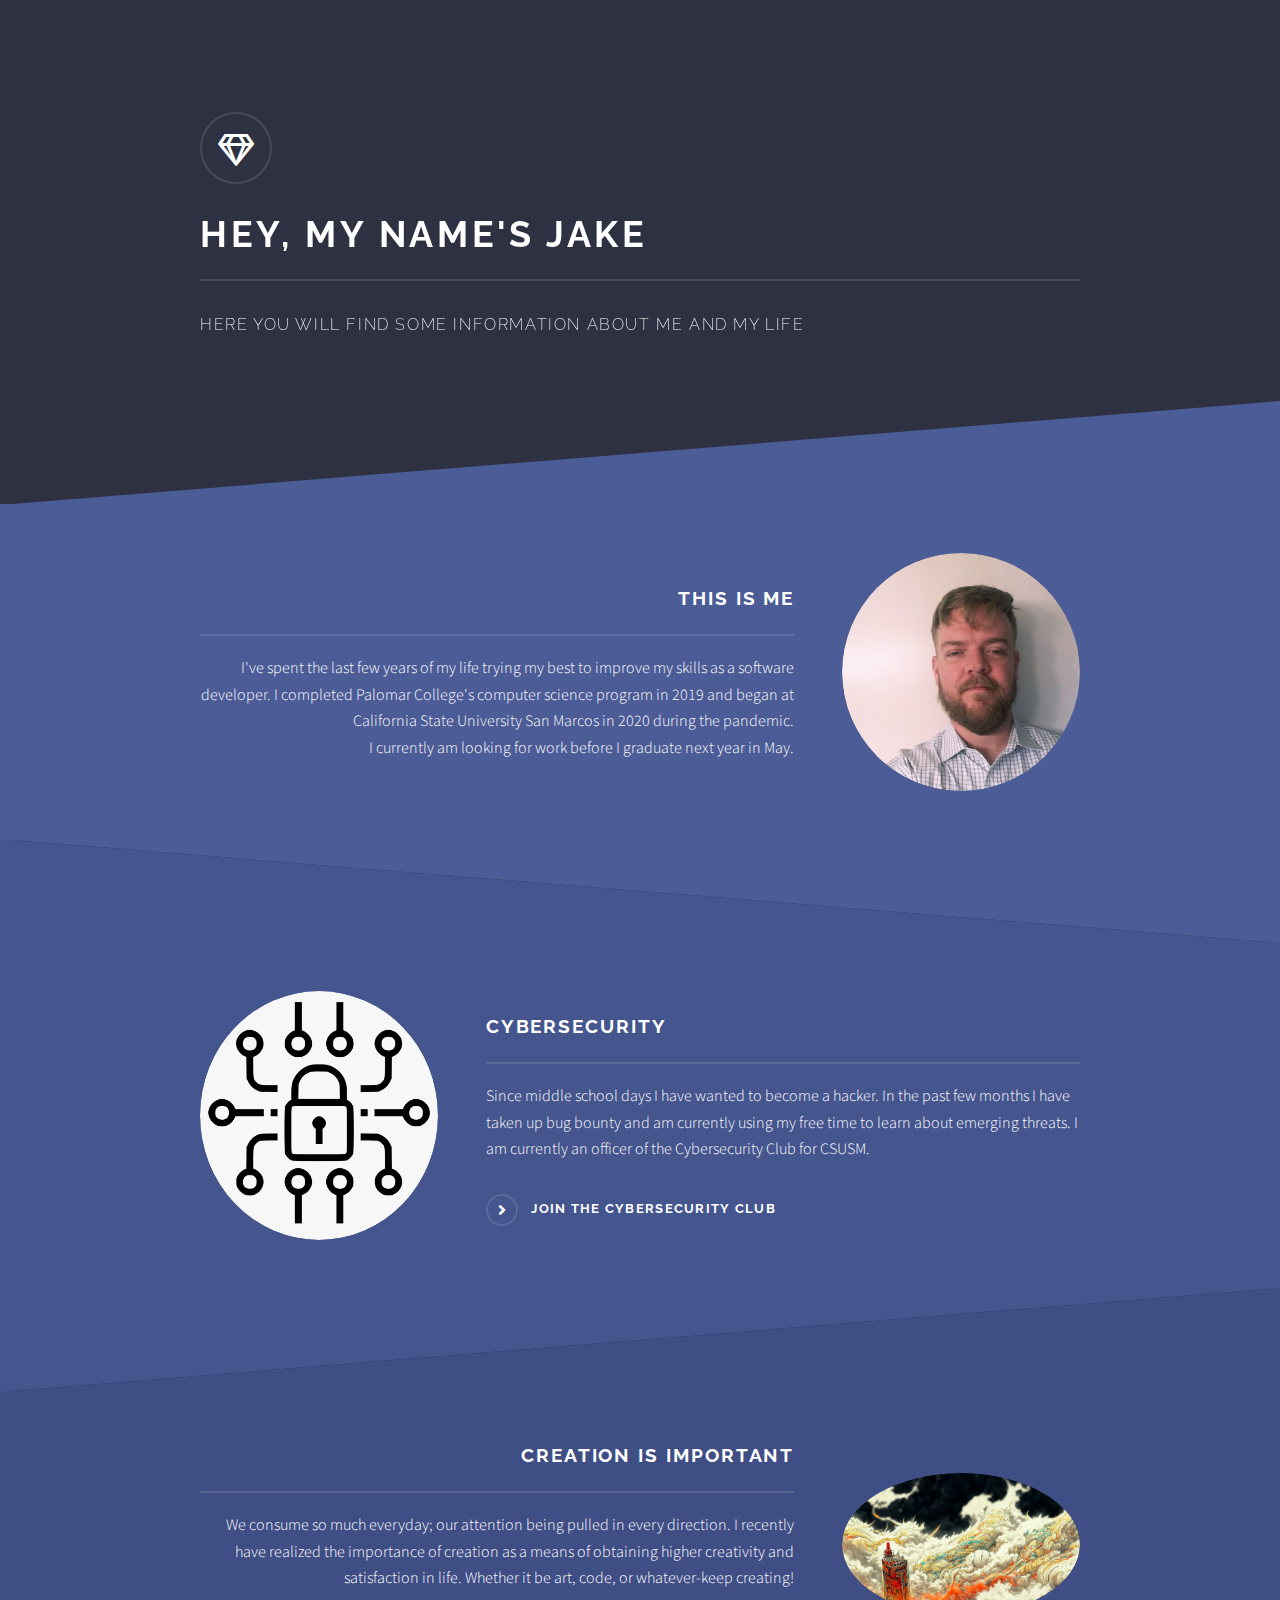
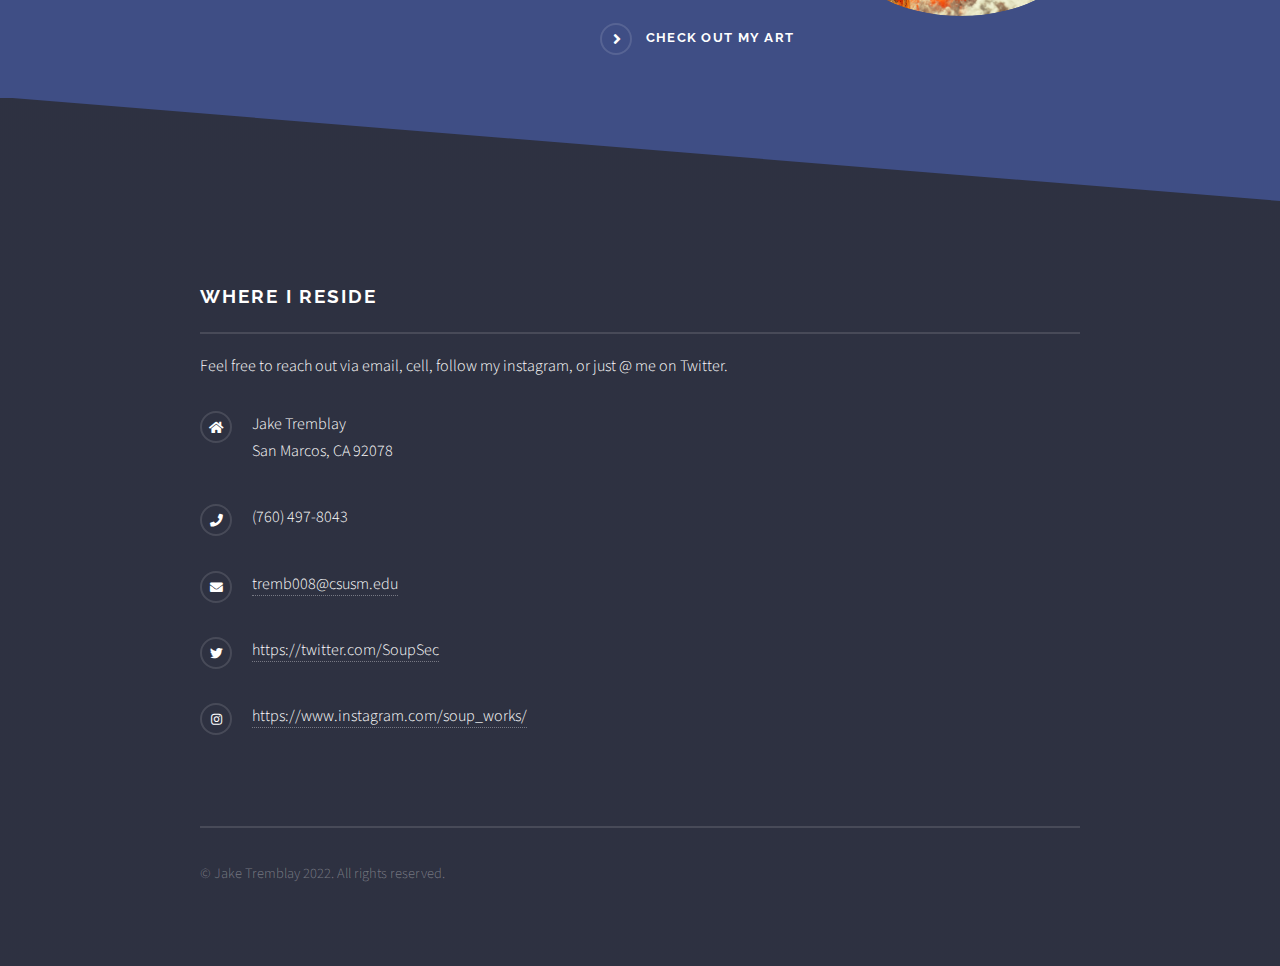
==== index.html @ a314e8a6 "Initial upload" ====
<!DOCTYPE HTML>
<!--
	Solid State by HTML5 UP
	html5up.net | @ajlkn
	Free for personal and commercial use under the CCA 3.0 license (html5up.net/license)
-->
<html>
	<head>
		<title>Portfolio</title>
		<meta charset="utf-8" />
		<meta name="viewport" content="width=device-width, initial-scale=1, user-scalable=no" />
		<link rel="stylesheet" href="assets/css/main.css" />
		<noscript><link rel="stylesheet" href="assets/css/noscript.css" /></noscript>
	</head>
	<body class="is-preload">

		<!-- Page Wrapper -->
			<div id="page-wrapper">

				<!-- Header -->
					<header id="header" class="alt">
						<h1><a href="index.html">Jake Tremblay</a></h1>
					</header>

				<!-- Menu -->
					<nav id="menu">
						<div class="inner">
							<h2>Menu</h2>
							<ul class="links">
								<li><a href="index.html">Home</a></li>
								<li><a href="generic.html">Generic</a></li>
								<li><a href="elements.html">Elements</a></li>
								<li><a href="#">Log In</a></li>
								<li><a href="#">Sign Up</a></li>
							</ul>
							<a href="#" class="close">Close</a>
						</div>
					</nav>

				<!-- Banner -->
					<section id="banner">
						<div class="inner">
							<div class="logo"><span class="icon fa-gem"></span></div>
							<h2>Hey, my name's Jake</h2>
							<p>Here you will find some information about me and my life</p>
						</div>
					</section>

				<!-- Wrapper -->
					<section id="wrapper">

						<!-- One -->
							<section id="one" class="wrapper spotlight style1">
								<div class="inner">
									<a class="image"><img src="images/thats_me.jpg" alt="" /></a>
									<div class="content">
										<h2 class="major">This is me</h2>
										<p>I've spent the last few years of my life trying my best to improve my skills as a software developer. I completed Palomar College's computer science program in 2019 and began at California State University San Marcos in 2020 during the pandemic. </br>I currently am looking for work before I graduate next year in May.</p>
									</div>
								</div>
							</section>

						<!-- Two -->
							<section id="two" class="wrapper alt spotlight style2">
								<div class="inner">
									<a class="image"><img src="images/haa.png" alt="" /></a>
									<div class="content">
										<h2 class="major">Cybersecurity</h2>
										<p>Since middle school days I have wanted to become a hacker. In the past few months I have taken up bug bounty and am currently using my free time to learn about emerging threats. I am currently an officer of the Cybersecurity Club for CSUSM.</p>
										<a href="https://discord.gg/ZWg5b2jmeP" class="special">join the cybersecurity club</a> <!-- Send to cybersec club github -->
									</div>
								</div>
							</section>

						<!-- Three -->
							<section id="three" class="wrapper spotlight style3">
								<div class="inner">
									<a class="image"><img src="images/create.png" alt="" /></a>
									<div class="content">
										<h2 class="major">Creation is important</h2>
										<p>We consume so much everyday; our attention being pulled in every direction. I recently have realized the importance of creation as a means of obtaining higher creativity and satisfaction in life. Whether it be art, code, or whatever-keep creating!</p>
										<a href="https://www.instagram.com/soup_works/" class="special">check out my art</a>
									</div>
								</div>
							</section>

						<!-- Four

							<section id="four" class="wrapper alt style1">
								<div class="inner">
									<h2 class="major">Projects and Documents</h2>
									<p>Things I am working on or have worked on that I want to highlight</p>
									<section class="features">
										<article>  resume or something
											<a href="#" class="image"><img src="images/pic04.jpg" alt="" /></a>
											<h3 class="major">Sed feugiat lorem</h3>
											<p>Lorem ipsum dolor sit amet, consectetur adipiscing vehicula id nulla dignissim dapibus ultrices.</p>
											<a href="#" class="special">Learn more</a>
										</article>
										<article>  project i like
											<a href="#" class="image"><img src="images/pic05.jpg" alt="" /></a>
											<h3 class="major">Nisl placerat</h3>
											<p>Lorem ipsum dolor sit amet, consectetur adipiscing vehicula id nulla dignissim dapibus ultrices.</p>
											<a href="#" class="special">Learn more</a>
										</article>
									</section>
									<ul class="actions">
										<li><a href="#" class="button">Browse All</a></li>
									</ul>
								</div>
							</section>


						-->

					</section>

				<!-- Footer -->
					<section id="footer">
						<div class="inner">
							<h2 class="major">Where I reside</h2>
							<p>Feel free to reach out via email, cell, follow my instagram, or just @ me on Twitter. </p>

							<ul class="contact">
								<li class="icon solid fa-home">
									Jake Tremblay<br />
									San Marcos, CA 92078<br />
								</li>
								<li class="icon solid fa-phone">(760) 497-8043</li>
								<li class="icon solid fa-envelope"><a href="mailto:tremb008@csusm.edu">tremb008@csusm.edu</a></li>
								<li class="icon brands fa-twitter"><a href="https://twitter.com/SoupSec">https://twitter.com/SoupSec</a></li>
								<li class="icon brands fa-instagram"><a href="https://www.instagram.com/soup_works/">https://www.instagram.com/soup_works/</a></li>
							</ul>
							<ul class="copyright">
								<li>&copy; Jake Tremblay 2022. All rights reserved.</li>
							</ul>
						</div>
					</section>

			</div>

		<!-- Scripts -->
			<script src="assets/js/jquery.min.js"></script>
			<script src="assets/js/jquery.scrollex.min.js"></script>
			<script src="assets/js/browser.min.js"></script>
			<script src="assets/js/breakpoints.min.js"></script>
			<script src="assets/js/util.js"></script>
			<script src="assets/js/main.js"></script>

	</body>
</html>
---- assets/css/main.css ----
@import url(fontawesome-all.min.css);
@import url("https://fonts.googleapis.com/css?family=Raleway:200,700|Source+Sans+Pro:300,600,300italic,600italic");

/*
	Solid State by HTML5 UP
	html5up.net | @ajlkn
	Free for personal and commercial use under the CCA 3.0 license (html5up.net/license)
*/

html, body, div, span, applet, object,
iframe, h1, h2, h3, h4, h5, h6, p, blockquote,
pre, a, abbr, acronym, address, big, cite,
code, del, dfn, em, img, ins, kbd, q, s, samp,
small, strike, strong, sub, sup, tt, var, b,
u, i, center, dl, dt, dd, ol, ul, li, fieldset,
form, label, legend, table, caption, tbody,
tfoot, thead, tr, th, td, article, aside,
canvas, details, embed, figure, figcaption,
footer, header, hgroup, menu, nav, output, ruby,
section, summary, time, mark, audio, video {
	margin: 0;
	padding: 0;
	border: 0;
	font-size: 100%;
	font: inherit;
	vertical-align: baseline;}

article, aside, details, figcaption, figure,
footer, header, hgroup, menu, nav, section {
	display: block;}

body {
	line-height: 1;
}

ol, ul {
	list-style: none;
}

blockquote, q {
	quotes: none;
}

	blockquote:before, blockquote:after, q:before, q:after {
		content: '';
		content: none;
	}

table {
	border-collapse: collapse;
	border-spacing: 0;
}

body {
	-webkit-text-size-adjust: none;
}

mark {
	background-color: transparent;
	color: inherit;
}

input::-moz-focus-inner {
	border: 0;
	padding: 0;
}

input, select, textarea {
	-moz-appearance: none;
	-webkit-appearance: none;
	-ms-appearance: none;
	appearance: none;
}

/* Basic */

	@-ms-viewport {
		width: device-width;
	}

	body {
		-ms-overflow-style: scrollbar;
	}

	@media screen and (max-width: 480px) {

		html, body {
			min-width: 320px;
		}

	}

	html {
		box-sizing: border-box;
	}

	*, *:before, *:after {
		box-sizing: inherit;
	}

	body {
		background-color: #2e3141;
		background-image: linear-gradient(to top, rgba(46, 49, 65, 0.8), rgba(46, 49, 65, 0.8)), url("../../images/bg.jpg");
		background-size: auto, cover;
		background-attachment: fixed, fixed;
		background-position: center, center;
	}

		body.is-preload *, body.is-preload *:before, body.is-preload *:after {
			-moz-animation: none !important;
			-webkit-animation: none !important;
			-ms-animation: none !important;
			animation: none !important;
			-moz-transition: none !important;
			-webkit-transition: none !important;
			-ms-transition: none !important;
			transition: none !important;
		}

/* Type */

	body, input, select, textarea {
		color: #ffffff;
		font-family: "Source Sans Pro", Helvetica, sans-serif;
		font-size: 16.5pt;
		font-weight: 300;
		line-height: 1.65;
	}

		@media screen and (max-width: 1680px) {

			body, input, select, textarea {
				font-size: 13pt;
			}

		}

		@media screen and (max-width: 1280px) {

			body, input, select, textarea {
				font-size: 12pt;
			}

		}

		@media screen and (max-width: 980px) {

			body, input, select, textarea {
				font-size: 12pt;
			}

		}

		@media screen and (max-width: 736px) {

			body, input, select, textarea {
				font-size: 12pt;
			}

		}

		@media screen and (max-width: 480px) {

			body, input, select, textarea {
				font-size: 12pt;
			}

		}

	a {
		-moz-transition: color 0.2s ease-in-out, border-bottom-color 0.2s ease-in-out;
		-webkit-transition: color 0.2s ease-in-out, border-bottom-color 0.2s ease-in-out;
		-ms-transition: color 0.2s ease-in-out, border-bottom-color 0.2s ease-in-out;
		transition: color 0.2s ease-in-out, border-bottom-color 0.2s ease-in-out;
		border-bottom: dotted 1px rgba(255, 255, 255, 0.35);
		color: #ffffff;
		text-decoration: none;
	}

		a:hover {
			border-bottom-color: transparent;
			color: #ffffff !important;
		}

		a.special:not(.button) {
			text-decoration: none;
			border-bottom: 0;
			display: block;
			font-family: Raleway, Helvetica, sans-serif;
			font-size: 0.8em;
			font-weight: 700;
			letter-spacing: 0.1em;
			margin: 0 0 2em 0;
			text-transform: uppercase;
		}

			a.special:not(.button):before {
				-moz-osx-font-smoothing: grayscale;
				-webkit-font-smoothing: antialiased;
				display: inline-block;
				font-style: normal;
				font-variant: normal;
				text-rendering: auto;
				line-height: 1;
				text-transform: none !important;
				font-family: 'Font Awesome 5 Free';
				font-weight: 900;
			}

			a.special:not(.button):before {
				-moz-transition: background-color 0.2s ease-in-out;
				-webkit-transition: background-color 0.2s ease-in-out;
				-ms-transition: background-color 0.2s ease-in-out;
				transition: background-color 0.2s ease-in-out;
				border-radius: 100%;
				border: solid 2px rgba(255, 255, 255, 0.125);
				content: '\f105';
				display: inline-block;
				font-size: 1.25em;
				height: 2em;
				line-height: 1.75em;
				margin-right: 0.85em;
				text-align: center;
				text-indent: 0.15em;
				vertical-align: middle;
				width: 2em;
			}

			a.special:not(.button):hover:before {
				background-color: rgba(255, 255, 255, 0.025);
			}

			a.special:not(.button):active:before {
				background-color: rgba(255, 255, 255, 0.075);
			}

	strong, b {
		color: #ffffff;
		font-weight: 600;
	}

	em, i {
		font-style: italic;
	}

	p {
		margin: 0 0 2em 0;
	}

	h1, h2, h3, h4, h5, h6 {
		color: #ffffff;
		font-family: Raleway, Helvetica, sans-serif;
		font-weight: 700;
		letter-spacing: 0.1em;
		margin: 0 0 1em 0;
		text-transform: uppercase;
	}

		h1 a, h2 a, h3 a, h4 a, h5 a, h6 a {
			color: inherit;
			text-decoration: none;
			border-bottom: 0;
		}

		h1 span, h2 span, h3 span, h4 span, h5 span, h6 span {
			font-weight: 200;
		}

		h1.major, h2.major, h3.major, h4.major, h5.major, h6.major {
			padding-bottom: 1em;
			border-bottom: solid 2px rgba(255, 255, 255, 0.125);
		}

	h2 {
		font-size: 1.2em;
	}

	h3 {
		font-size: 0.9em;
	}

	h4 {
		font-size: 0.7em;
	}

	h5 {
		font-size: 0.7em;
	}

	h6 {
		font-size: 0.7em;
	}

	@media screen and (max-width: 736px) {

		h2 {
			font-size: 1em;
		}

		h3 {
			font-size: 0.8em;
		}

	}

	sub {
		font-size: 0.8em;
		position: relative;
		top: 0.5em;
	}

	sup {
		font-size: 0.8em;
		position: relative;
		top: -0.5em;
	}

	blockquote {
		border-left: solid 4px rgba(255, 255, 255, 0.125);
		font-style: italic;
		margin: 0 0 2em 0;
		padding: 0.5em 0 0.5em 2em;
	}

	code {
		background: rgba(255, 255, 255, 0.025);
		border-radius: 5px;
		border: solid 2px rgba(255, 255, 255, 0.125);
		font-family: "Courier New", monospace;
		font-size: 0.9em;
		margin: 0 0.25em;
		padding: 0.25em 0.65em;
	}

	pre {
		-webkit-overflow-scrolling: touch;
		font-family: "Courier New", monospace;
		font-size: 0.9em;
		margin: 0 0 2em 0;
	}

		pre code {
			display: block;
			line-height: 1.75em;
			padding: 1em 1.5em;
			overflow-x: auto;
		}

	hr {
		border: 0;
		border-bottom: solid 2px rgba(255, 255, 255, 0.125);
		margin: 2.5em 0;
	}

		hr.major {
			margin: 4em 0;
		}

	.align-left {
		text-align: left;
	}

	.align-center {
		text-align: center;
	}

	.align-right {
		text-align: right;
	}

/* Row */

	.row {
		display: flex;
		flex-wrap: wrap;
		box-sizing: border-box;
		align-items: stretch;
	}

		.row > * {
			box-sizing: border-box;
		}

		.row.gtr-uniform > * > :last-child {
			margin-bottom: 0;
		}

		.row.aln-left {
			justify-content: flex-start;
		}

		.row.aln-center {
			justify-content: center;
		}

		.row.aln-right {
			justify-content: flex-end;
		}

		.row.aln-top {
			align-items: flex-start;
		}

		.row.aln-middle {
			align-items: center;
		}

		.row.aln-bottom {
			align-items: flex-end;
		}

		.row > .imp {
			order: -1;
		}

		.row > .col-1 {
			width: 8.33333%;
		}

		.row > .off-1 {
			margin-left: 8.33333%;
		}

		.row > .col-2 {
			width: 16.66667%;
		}

		.row > .off-2 {
			margin-left: 16.66667%;
		}

		.row > .col-3 {
			width: 25%;
		}

		.row > .off-3 {
			margin-left: 25%;
		}

		.row > .col-4 {
			width: 33.33333%;
		}

		.row > .off-4 {
			margin-left: 33.33333%;
		}

		.row > .col-5 {
			width: 41.66667%;
		}

		.row > .off-5 {
			margin-left: 41.66667%;
		}

		.row > .col-6 {
			width: 50%;
		}

		.row > .off-6 {
			margin-left: 50%;
		}

		.row > .col-7 {
			width: 58.33333%;
		}

		.row > .off-7 {
			margin-left: 58.33333%;
		}

		.row > .col-8 {
			width: 66.66667%;
		}

		.row > .off-8 {
			margin-left: 66.66667%;
		}

		.row > .col-9 {
			width: 75%;
		}

		.row > .off-9 {
			margin-left: 75%;
		}

		.row > .col-10 {
			width: 83.33333%;
		}

		.row > .off-10 {
			margin-left: 83.33333%;
		}

		.row > .col-11 {
			width: 91.66667%;
		}

		.row > .off-11 {
			margin-left: 91.66667%;
		}

		.row > .col-12 {
			width: 100%;
		}

		.row > .off-12 {
			margin-left: 100%;
		}

		.row.gtr-0 {
			margin-top: 0;
			margin-left: 0em;
		}

			.row.gtr-0 > * {
				padding: 0 0 0 0em;
			}

			.row.gtr-0.gtr-uniform {
				margin-top: 0em;
			}

				.row.gtr-0.gtr-uniform > * {
					padding-top: 0em;
				}

		.row.gtr-25 {
			margin-top: 0;
			margin-left: -0.4375em;
		}

			.row.gtr-25 > * {
				padding: 0 0 0 0.4375em;
			}

			.row.gtr-25.gtr-uniform {
				margin-top: -0.4375em;
			}

				.row.gtr-25.gtr-uniform > * {
					padding-top: 0.4375em;
				}

		.row.gtr-50 {
			margin-top: 0;
			margin-left: -0.875em;
		}

			.row.gtr-50 > * {
				padding: 0 0 0 0.875em;
			}

			.row.gtr-50.gtr-uniform {
				margin-top: -0.875em;
			}

				.row.gtr-50.gtr-uniform > * {
					padding-top: 0.875em;
				}

		.row {
			margin-top: 0;
			margin-left: -1.75em;
		}

			.row > * {
				padding: 0 0 0 1.75em;
			}

			.row.gtr-uniform {
				margin-top: -1.75em;
			}

				.row.gtr-uniform > * {
					padding-top: 1.75em;
				}

		.row.gtr-150 {
			margin-top: 0;
			margin-left: -2.625em;
		}

			.row.gtr-150 > * {
				padding: 0 0 0 2.625em;
			}

			.row.gtr-150.gtr-uniform {
				margin-top: -2.625em;
			}

				.row.gtr-150.gtr-uniform > * {
					padding-top: 2.625em;
				}

		.row.gtr-200 {
			margin-top: 0;
			margin-left: -3.5em;
		}

			.row.gtr-200 > * {
				padding: 0 0 0 3.5em;
			}

			.row.gtr-200.gtr-uniform {
				margin-top: -3.5em;
			}

				.row.gtr-200.gtr-uniform > * {
					padding-top: 3.5em;
				}

		@media screen and (max-width: 1680px) {

			.row {
				display: flex;
				flex-wrap: wrap;
				box-sizing: border-box;
				align-items: stretch;
			}

				.row > * {
					box-sizing: border-box;
				}

				.row.gtr-uniform > * > :last-child {
					margin-bottom: 0;
				}

				.row.aln-left {
					justify-content: flex-start;
				}

				.row.aln-center {
					justify-content: center;
				}

				.row.aln-right {
					justify-content: flex-end;
				}

				.row.aln-top {
					align-items: flex-start;
				}

				.row.aln-middle {
					align-items: center;
				}

				.row.aln-bottom {
					align-items: flex-end;
				}

				.row > .imp-xlarge {
					order: -1;
				}

				.row > .col-1-xlarge {
					width: 8.33333%;
				}

				.row > .off-1-xlarge {
					margin-left: 8.33333%;
				}

				.row > .col-2-xlarge {
					width: 16.66667%;
				}

				.row > .off-2-xlarge {
					margin-left: 16.66667%;
				}

				.row > .col-3-xlarge {
					width: 25%;
				}

				.row > .off-3-xlarge {
					margin-left: 25%;
				}

				.row > .col-4-xlarge {
					width: 33.33333%;
				}

				.row > .off-4-xlarge {
					margin-left: 33.33333%;
				}

				.row > .col-5-xlarge {
					width: 41.66667%;
				}

				.row > .off-5-xlarge {
					margin-left: 41.66667%;
				}

				.row > .col-6-xlarge {
					width: 50%;
				}

				.row > .off-6-xlarge {
					margin-left: 50%;
				}

				.row > .col-7-xlarge {
					width: 58.33333%;
				}

				.row > .off-7-xlarge {
					margin-left: 58.33333%;
				}

				.row > .col-8-xlarge {
					width: 66.66667%;
				}

				.row > .off-8-xlarge {
					margin-left: 66.66667%;
				}

				.row > .col-9-xlarge {
					width: 75%;
				}

				.row > .off-9-xlarge {
					margin-left: 75%;
				}

				.row > .col-10-xlarge {
					width: 83.33333%;
				}

				.row > .off-10-xlarge {
					margin-left: 83.33333%;
				}

				.row > .col-11-xlarge {
					width: 91.66667%;
				}

				.row > .off-11-xlarge {
					margin-left: 91.66667%;
				}

				.row > .col-12-xlarge {
					width: 100%;
				}

				.row > .off-12-xlarge {
					margin-left: 100%;
				}

				.row.gtr-0 {
					margin-top: 0;
					margin-left: 0em;
				}

					.row.gtr-0 > * {
						padding: 0 0 0 0em;
					}

					.row.gtr-0.gtr-uniform {
						margin-top: 0em;
					}

						.row.gtr-0.gtr-uniform > * {
							padding-top: 0em;
						}

				.row.gtr-25 {
					margin-top: 0;
					margin-left: -0.4375em;
				}

					.row.gtr-25 > * {
						padding: 0 0 0 0.4375em;
					}

					.row.gtr-25.gtr-uniform {
						margin-top: -0.4375em;
					}

						.row.gtr-25.gtr-uniform > * {
							padding-top: 0.4375em;
						}

				.row.gtr-50 {
					margin-top: 0;
					margin-left: -0.875em;
				}

					.row.gtr-50 > * {
						padding: 0 0 0 0.875em;
					}

					.row.gtr-50.gtr-uniform {
						margin-top: -0.875em;
					}

						.row.gtr-50.gtr-uniform > * {
							padding-top: 0.875em;
						}

				.row {
					margin-top: 0;
					margin-left: -1.75em;
				}

					.row > * {
						padding: 0 0 0 1.75em;
					}

					.row.gtr-uniform {
						margin-top: -1.75em;
					}

						.row.gtr-uniform > * {
							padding-top: 1.75em;
						}

				.row.gtr-150 {
					margin-top: 0;
					margin-left: -2.625em;
				}

					.row.gtr-150 > * {
						padding: 0 0 0 2.625em;
					}

					.row.gtr-150.gtr-uniform {
						margin-top: -2.625em;
					}

						.row.gtr-150.gtr-uniform > * {
							padding-top: 2.625em;
						}

				.row.gtr-200 {
					margin-top: 0;
					margin-left: -3.5em;
				}

					.row.gtr-200 > * {
						padding: 0 0 0 3.5em;
					}

					.row.gtr-200.gtr-uniform {
						margin-top: -3.5em;
					}

						.row.gtr-200.gtr-uniform > * {
							padding-top: 3.5em;
						}

		}

		@media screen and (max-width: 1280px) {

			.row {
				display: flex;
				flex-wrap: wrap;
				box-sizing: border-box;
				align-items: stretch;
			}

				.row > * {
					box-sizing: border-box;
				}

				.row.gtr-uniform > * > :last-child {
					margin-bottom: 0;
				}

				.row.aln-left {
					justify-content: flex-start;
				}

				.row.aln-center {
					justify-content: center;
				}

				.row.aln-right {
					justify-content: flex-end;
				}

				.row.aln-top {
					align-items: flex-start;
				}

				.row.aln-middle {
					align-items: center;
				}

				.row.aln-bottom {
					align-items: flex-end;
				}

				.row > .imp-large {
					order: -1;
				}

				.row > .col-1-large {
					width: 8.33333%;
				}

				.row > .off-1-large {
					margin-left: 8.33333%;
				}

				.row > .col-2-large {
					width: 16.66667%;
				}

				.row > .off-2-large {
					margin-left: 16.66667%;
				}

				.row > .col-3-large {
					width: 25%;
				}

				.row > .off-3-large {
					margin-left: 25%;
				}

				.row > .col-4-large {
					width: 33.33333%;
				}

				.row > .off-4-large {
					margin-left: 33.33333%;
				}

				.row > .col-5-large {
					width: 41.66667%;
				}

				.row > .off-5-large {
					margin-left: 41.66667%;
				}

				.row > .col-6-large {
					width: 50%;
				}

				.row > .off-6-large {
					margin-left: 50%;
				}

				.row > .col-7-large {
					width: 58.33333%;
				}

				.row > .off-7-large {
					margin-left: 58.33333%;
				}

				.row > .col-8-large {
					width: 66.66667%;
				}

				.row > .off-8-large {
					margin-left: 66.66667%;
				}

				.row > .col-9-large {
					width: 75%;
				}

				.row > .off-9-large {
					margin-left: 75%;
				}

				.row > .col-10-large {
					width: 83.33333%;
				}

				.row > .off-10-large {
					margin-left: 83.33333%;
				}

				.row > .col-11-large {
					width: 91.66667%;
				}

				.row > .off-11-large {
					margin-left: 91.66667%;
				}

				.row > .col-12-large {
					width: 100%;
				}

				.row > .off-12-large {
					margin-left: 100%;
				}

				.row.gtr-0 {
					margin-top: 0;
					margin-left: 0em;
				}

					.row.gtr-0 > * {
						padding: 0 0 0 0em;
					}

					.row.gtr-0.gtr-uniform {
						margin-top: 0em;
					}

						.row.gtr-0.gtr-uniform > * {
							padding-top: 0em;
						}

				.row.gtr-25 {
					margin-top: 0;
					margin-left: -0.4375em;
				}

					.row.gtr-25 > * {
						padding: 0 0 0 0.4375em;
					}

					.row.gtr-25.gtr-uniform {
						margin-top: -0.4375em;
					}

						.row.gtr-25.gtr-uniform > * {
							padding-top: 0.4375em;
						}

				.row.gtr-50 {
					margin-top: 0;
					margin-left: -0.875em;
				}

					.row.gtr-50 > * {
						padding: 0 0 0 0.875em;
					}

					.row.gtr-50.gtr-uniform {
						margin-top: -0.875em;
					}

						.row.gtr-50.gtr-uniform > * {
							padding-top: 0.875em;
						}

				.row {
					margin-top: 0;
					margin-left: -1.75em;
				}

					.row > * {
						padding: 0 0 0 1.75em;
					}

					.row.gtr-uniform {
						margin-top: -1.75em;
					}

						.row.gtr-uniform > * {
							padding-top: 1.75em;
						}

				.row.gtr-150 {
					margin-top: 0;
					margin-left: -2.625em;
				}

					.row.gtr-150 > * {
						padding: 0 0 0 2.625em;
					}

					.row.gtr-150.gtr-uniform {
						margin-top: -2.625em;
					}

						.row.gtr-150.gtr-uniform > * {
							padding-top: 2.625em;
						}

				.row.gtr-200 {
					margin-top: 0;
					margin-left: -3.5em;
				}

					.row.gtr-200 > * {
						padding: 0 0 0 3.5em;
					}

					.row.gtr-200.gtr-uniform {
						margin-top: -3.5em;
					}

						.row.gtr-200.gtr-uniform > * {
							padding-top: 3.5em;
						}

		}

		@media screen and (max-width: 980px) {

			.row {
				display: flex;
				flex-wrap: wrap;
				box-sizing: border-box;
				align-items: stretch;
			}

				.row > * {
					box-sizing: border-box;
				}

				.row.gtr-uniform > * > :last-child {
					margin-bottom: 0;
				}

				.row.aln-left {
					justify-content: flex-start;
				}

				.row.aln-center {
					justify-content: center;
				}

				.row.aln-right {
					justify-content: flex-end;
				}

				.row.aln-top {
					align-items: flex-start;
				}

				.row.aln-middle {
					align-items: center;
				}

				.row.aln-bottom {
					align-items: flex-end;
				}

				.row > .imp-medium {
					order: -1;
				}

				.row > .col-1-medium {
					width: 8.33333%;
				}

				.row > .off-1-medium {
					margin-left: 8.33333%;
				}

				.row > .col-2-medium {
					width: 16.66667%;
				}

				.row > .off-2-medium {
					margin-left: 16.66667%;
				}

				.row > .col-3-medium {
					width: 25%;
				}

				.row > .off-3-medium {
					margin-left: 25%;
				}

				.row > .col-4-medium {
					width: 33.33333%;
				}

				.row > .off-4-medium {
					margin-left: 33.33333%;
				}

				.row > .col-5-medium {
					width: 41.66667%;
				}

				.row > .off-5-medium {
					margin-left: 41.66667%;
				}

				.row > .col-6-medium {
					width: 50%;
				}

				.row > .off-6-medium {
					margin-left: 50%;
				}

				.row > .col-7-medium {
					width: 58.33333%;
				}

				.row > .off-7-medium {
					margin-left: 58.33333%;
				}

				.row > .col-8-medium {
					width: 66.66667%;
				}

				.row > .off-8-medium {
					margin-left: 66.66667%;
				}

				.row > .col-9-medium {
					width: 75%;
				}

				.row > .off-9-medium {
					margin-left: 75%;
				}

				.row > .col-10-medium {
					width: 83.33333%;
				}

				.row > .off-10-medium {
					margin-left: 83.33333%;
				}

				.row > .col-11-medium {
					width: 91.66667%;
				}

				.row > .off-11-medium {
					margin-left: 91.66667%;
				}

				.row > .col-12-medium {
					width: 100%;
				}

				.row > .off-12-medium {
					margin-left: 100%;
				}

				.row.gtr-0 {
					margin-top: 0;
					margin-left: 0em;
				}

					.row.gtr-0 > * {
						padding: 0 0 0 0em;
					}

					.row.gtr-0.gtr-uniform {
						margin-top: 0em;
					}

						.row.gtr-0.gtr-uniform > * {
							padding-top: 0em;
						}

				.row.gtr-25 {
					margin-top: 0;
					margin-left: -0.4375em;
				}

					.row.gtr-25 > * {
						padding: 0 0 0 0.4375em;
					}

					.row.gtr-25.gtr-uniform {
						margin-top: -0.4375em;
					}

						.row.gtr-25.gtr-uniform > * {
							padding-top: 0.4375em;
						}

				.row.gtr-50 {
					margin-top: 0;
					margin-left: -0.875em;
				}

					.row.gtr-50 > * {
						padding: 0 0 0 0.875em;
					}

					.row.gtr-50.gtr-uniform {
						margin-top: -0.875em;
					}

						.row.gtr-50.gtr-uniform > * {
							padding-top: 0.875em;
						}

				.row {
					margin-top: 0;
					margin-left: -1.75em;
				}

					.row > * {
						padding: 0 0 0 1.75em;
					}

					.row.gtr-uniform {
						margin-top: -1.75em;
					}

						.row.gtr-uniform > * {
							padding-top: 1.75em;
						}

				.row.gtr-150 {
					margin-top: 0;
					margin-left: -2.625em;
				}

					.row.gtr-150 > * {
						padding: 0 0 0 2.625em;
					}

					.row.gtr-150.gtr-uniform {
						margin-top: -2.625em;
					}

						.row.gtr-150.gtr-uniform > * {
							padding-top: 2.625em;
						}

				.row.gtr-200 {
					margin-top: 0;
					margin-left: -3.5em;
				}

					.row.gtr-200 > * {
						padding: 0 0 0 3.5em;
					}

					.row.gtr-200.gtr-uniform {
						margin-top: -3.5em;
					}

						.row.gtr-200.gtr-uniform > * {
							padding-top: 3.5em;
						}

		}

		@media screen and (max-width: 736px) {

			.row {
				display: flex;
				flex-wrap: wrap;
				box-sizing: border-box;
				align-items: stretch;
			}

				.row > * {
					box-sizing: border-box;
				}

				.row.gtr-uniform > * > :last-child {
					margin-bottom: 0;
				}

				.row.aln-left {
					justify-content: flex-start;
				}

				.row.aln-center {
					justify-content: center;
				}

				.row.aln-right {
					justify-content: flex-end;
				}

				.row.aln-top {
					align-items: flex-start;
				}

				.row.aln-middle {
					align-items: center;
				}

				.row.aln-bottom {
					align-items: flex-end;
				}

				.row > .imp-small {
					order: -1;
				}

				.row > .col-1-small {
					width: 8.33333%;
				}

				.row > .off-1-small {
					margin-left: 8.33333%;
				}

				.row > .col-2-small {
					width: 16.66667%;
				}

				.row > .off-2-small {
					margin-left: 16.66667%;
				}

				.row > .col-3-small {
					width: 25%;
				}

				.row > .off-3-small {
					margin-left: 25%;
				}

				.row > .col-4-small {
					width: 33.33333%;
				}

				.row > .off-4-small {
					margin-left: 33.33333%;
				}

				.row > .col-5-small {
					width: 41.66667%;
				}

				.row > .off-5-small {
					margin-left: 41.66667%;
				}

				.row > .col-6-small {
					width: 50%;
				}

				.row > .off-6-small {
					margin-left: 50%;
				}

				.row > .col-7-small {
					width: 58.33333%;
				}

				.row > .off-7-small {
					margin-left: 58.33333%;
				}

				.row > .col-8-small {
					width: 66.66667%;
				}

				.row > .off-8-small {
					margin-left: 66.66667%;
				}

				.row > .col-9-small {
					width: 75%;
				}

				.row > .off-9-small {
					margin-left: 75%;
				}

				.row > .col-10-small {
					width: 83.33333%;
				}

				.row > .off-10-small {
					margin-left: 83.33333%;
				}

				.row > .col-11-small {
					width: 91.66667%;
				}

				.row > .off-11-small {
					margin-left: 91.66667%;
				}

				.row > .col-12-small {
					width: 100%;
				}

				.row > .off-12-small {
					margin-left: 100%;
				}

				.row.gtr-0 {
					margin-top: 0;
					margin-left: 0em;
				}

					.row.gtr-0 > * {
						padding: 0 0 0 0em;
					}

					.row.gtr-0.gtr-uniform {
						margin-top: 0em;
					}

						.row.gtr-0.gtr-uniform > * {
							padding-top: 0em;
						}

				.row.gtr-25 {
					margin-top: 0;
					margin-left: -0.3125em;
				}

					.row.gtr-25 > * {
						padding: 0 0 0 0.3125em;
					}

					.row.gtr-25.gtr-uniform {
						margin-top: -0.3125em;
					}

						.row.gtr-25.gtr-uniform > * {
							padding-top: 0.3125em;
						}

				.row.gtr-50 {
					margin-top: 0;
					margin-left: -0.625em;
				}

					.row.gtr-50 > * {
						padding: 0 0 0 0.625em;
					}

					.row.gtr-50.gtr-uniform {
						margin-top: -0.625em;
					}

						.row.gtr-50.gtr-uniform > * {
							padding-top: 0.625em;
						}

				.row {
					margin-top: 0;
					margin-left: -1.25em;
				}

					.row > * {
						padding: 0 0 0 1.25em;
					}

					.row.gtr-uniform {
						margin-top: -1.25em;
					}

						.row.gtr-uniform > * {
							padding-top: 1.25em;
						}

				.row.gtr-150 {
					margin-top: 0;
					margin-left: -1.875em;
				}

					.row.gtr-150 > * {
						padding: 0 0 0 1.875em;
					}

					.row.gtr-150.gtr-uniform {
						margin-top: -1.875em;
					}

						.row.gtr-150.gtr-uniform > * {
							padding-top: 1.875em;
						}

				.row.gtr-200 {
					margin-top: 0;
					margin-left: -2.5em;
				}

					.row.gtr-200 > * {
						padding: 0 0 0 2.5em;
					}

					.row.gtr-200.gtr-uniform {
						margin-top: -2.5em;
					}

						.row.gtr-200.gtr-uniform > * {
							padding-top: 2.5em;
						}

		}

		@media screen and (max-width: 480px) {

			.row {
				display: flex;
				flex-wrap: wrap;
				box-sizing: border-box;
				align-items: stretch;
			}

				.row > * {
					box-sizing: border-box;
				}

				.row.gtr-uniform > * > :last-child {
					margin-bottom: 0;
				}

				.row.aln-left {
					justify-content: flex-start;
				}

				.row.aln-center {
					justify-content: center;
				}

				.row.aln-right {
					justify-content: flex-end;
				}

				.row.aln-top {
					align-items: flex-start;
				}

				.row.aln-middle {
					align-items: center;
				}

				.row.aln-bottom {
					align-items: flex-end;
				}

				.row > .imp-xsmall {
					order: -1;
				}

				.row > .col-1-xsmall {
					width: 8.33333%;
				}

				.row > .off-1-xsmall {
					margin-left: 8.33333%;
				}

				.row > .col-2-xsmall {
					width: 16.66667%;
				}

				.row > .off-2-xsmall {
					margin-left: 16.66667%;
				}

				.row > .col-3-xsmall {
					width: 25%;
				}

				.row > .off-3-xsmall {
					margin-left: 25%;
				}

				.row > .col-4-xsmall {
					width: 33.33333%;
				}

				.row > .off-4-xsmall {
					margin-left: 33.33333%;
				}

				.row > .col-5-xsmall {
					width: 41.66667%;
				}

				.row > .off-5-xsmall {
					margin-left: 41.66667%;
				}

				.row > .col-6-xsmall {
					width: 50%;
				}

				.row > .off-6-xsmall {
					margin-left: 50%;
				}

				.row > .col-7-xsmall {
					width: 58.33333%;
				}

				.row > .off-7-xsmall {
					margin-left: 58.33333%;
				}

				.row > .col-8-xsmall {
					width: 66.66667%;
				}

				.row > .off-8-xsmall {
					margin-left: 66.66667%;
				}

				.row > .col-9-xsmall {
					width: 75%;
				}

				.row > .off-9-xsmall {
					margin-left: 75%;
				}

				.row > .col-10-xsmall {
					width: 83.33333%;
				}

				.row > .off-10-xsmall {
					margin-left: 83.33333%;
				}

				.row > .col-11-xsmall {
					width: 91.66667%;
				}

				.row > .off-11-xsmall {
					margin-left: 91.66667%;
				}

				.row > .col-12-xsmall {
					width: 100%;
				}

				.row > .off-12-xsmall {
					margin-left: 100%;
				}

				.row.gtr-0 {
					margin-top: 0;
					margin-left: 0em;
				}

					.row.gtr-0 > * {
						padding: 0 0 0 0em;
					}

					.row.gtr-0.gtr-uniform {
						margin-top: 0em;
					}

						.row.gtr-0.gtr-uniform > * {
							padding-top: 0em;
						}

				.row.gtr-25 {
					margin-top: 0;
					margin-left: -0.3125em;
				}

					.row.gtr-25 > * {
						padding: 0 0 0 0.3125em;
					}

					.row.gtr-25.gtr-uniform {
						margin-top: -0.3125em;
					}

						.row.gtr-25.gtr-uniform > * {
							padding-top: 0.3125em;
						}

				.row.gtr-50 {
					margin-top: 0;
					margin-left: -0.625em;
				}

					.row.gtr-50 > * {
						padding: 0 0 0 0.625em;
					}

					.row.gtr-50.gtr-uniform {
						margin-top: -0.625em;
					}

						.row.gtr-50.gtr-uniform > * {
							padding-top: 0.625em;
						}

				.row {
					margin-top: 0;
					margin-left: -1.25em;
				}

					.row > * {
						padding: 0 0 0 1.25em;
					}

					.row.gtr-uniform {
						margin-top: -1.25em;
					}

						.row.gtr-uniform > * {
							padding-top: 1.25em;
						}

				.row.gtr-150 {
					margin-top: 0;
					margin-left: -1.875em;
				}

					.row.gtr-150 > * {
						padding: 0 0 0 1.875em;
					}

					.row.gtr-150.gtr-uniform {
						margin-top: -1.875em;
					}

						.row.gtr-150.gtr-uniform > * {
							padding-top: 1.875em;
						}

				.row.gtr-200 {
					margin-top: 0;
					margin-left: -2.5em;
				}

					.row.gtr-200 > * {
						padding: 0 0 0 2.5em;
					}

					.row.gtr-200.gtr-uniform {
						margin-top: -2.5em;
					}

						.row.gtr-200.gtr-uniform > * {
							padding-top: 2.5em;
						}

		}

		@media screen and (max-width: 360px) {

			.row {
				display: flex;
				flex-wrap: wrap;
				box-sizing: border-box;
				align-items: stretch;
			}

				.row > * {
					box-sizing: border-box;
				}

				.row.gtr-uniform > * > :last-child {
					margin-bottom: 0;
				}

				.row.aln-left {
					justify-content: flex-start;
				}

				.row.aln-center {
					justify-content: center;
				}

				.row.aln-right {
					justify-content: flex-end;
				}

				.row.aln-top {
					align-items: flex-start;
				}

				.row.aln-middle {
					align-items: center;
				}

				.row.aln-bottom {
					align-items: flex-end;
				}

				.row > .imp-xxsmall {
					order: -1;
				}

				.row > .col-1-xxsmall {
					width: 8.33333%;
				}

				.row > .off-1-xxsmall {
					margin-left: 8.33333%;
				}

				.row > .col-2-xxsmall {
					width: 16.66667%;
				}

				.row > .off-2-xxsmall {
					margin-left: 16.66667%;
				}

				.row > .col-3-xxsmall {
					width: 25%;
				}

				.row > .off-3-xxsmall {
					margin-left: 25%;
				}

				.row > .col-4-xxsmall {
					width: 33.33333%;
				}

				.row > .off-4-xxsmall {
					margin-left: 33.33333%;
				}

				.row > .col-5-xxsmall {
					width: 41.66667%;
				}

				.row > .off-5-xxsmall {
					margin-left: 41.66667%;
				}

				.row > .col-6-xxsmall {
					width: 50%;
				}

				.row > .off-6-xxsmall {
					margin-left: 50%;
				}

				.row > .col-7-xxsmall {
					width: 58.33333%;
				}

				.row > .off-7-xxsmall {
					margin-left: 58.33333%;
				}

				.row > .col-8-xxsmall {
					width: 66.66667%;
				}

				.row > .off-8-xxsmall {
					margin-left: 66.66667%;
				}

				.row > .col-9-xxsmall {
					width: 75%;
				}

				.row > .off-9-xxsmall {
					margin-left: 75%;
				}

				.row > .col-10-xxsmall {
					width: 83.33333%;
				}

				.row > .off-10-xxsmall {
					margin-left: 83.33333%;
				}

				.row > .col-11-xxsmall {
					width: 91.66667%;
				}

				.row > .off-11-xxsmall {
					margin-left: 91.66667%;
				}

				.row > .col-12-xxsmall {
					width: 100%;
				}

				.row > .off-12-xxsmall {
					margin-left: 100%;
				}

				.row.gtr-0 {
					margin-top: 0;
					margin-left: 0em;
				}

					.row.gtr-0 > * {
						padding: 0 0 0 0em;
					}

					.row.gtr-0.gtr-uniform {
						margin-top: 0em;
					}

						.row.gtr-0.gtr-uniform > * {
							padding-top: 0em;
						}

				.row.gtr-25 {
					margin-top: 0;
					margin-left: -0.3125em;
				}

					.row.gtr-25 > * {
						padding: 0 0 0 0.3125em;
					}

					.row.gtr-25.gtr-uniform {
						margin-top: -0.3125em;
					}

						.row.gtr-25.gtr-uniform > * {
							padding-top: 0.3125em;
						}

				.row.gtr-50 {
					margin-top: 0;
					margin-left: -0.625em;
				}

					.row.gtr-50 > * {
						padding: 0 0 0 0.625em;
					}

					.row.gtr-50.gtr-uniform {
						margin-top: -0.625em;
					}

						.row.gtr-50.gtr-uniform > * {
							padding-top: 0.625em;
						}

				.row {
					margin-top: 0;
					margin-left: -1.25em;
				}

					.row > * {
						padding: 0 0 0 1.25em;
					}

					.row.gtr-uniform {
						margin-top: -1.25em;
					}

						.row.gtr-uniform > * {
							padding-top: 1.25em;
						}

				.row.gtr-150 {
					margin-top: 0;
					margin-left: -1.875em;
				}

					.row.gtr-150 > * {
						padding: 0 0 0 1.875em;
					}

					.row.gtr-150.gtr-uniform {
						margin-top: -1.875em;
					}

						.row.gtr-150.gtr-uniform > * {
							padding-top: 1.875em;
						}

				.row.gtr-200 {
					margin-top: 0;
					margin-left: -2.5em;
				}

					.row.gtr-200 > * {
						padding: 0 0 0 2.5em;
					}

					.row.gtr-200.gtr-uniform {
						margin-top: -2.5em;
					}

						.row.gtr-200.gtr-uniform > * {
							padding-top: 2.5em;
						}

		}

/* Section/Article */

	section.special, article.special {
		text-align: center;
	}

/* Form */

	form {
		margin: 0 0 2em 0;
	}

		form > :last-child {
			margin-bottom: 0;
		}

		form > .fields {
			display: -moz-flex;
			display: -webkit-flex;
			display: -ms-flex;
			display: flex;
			-moz-flex-wrap: wrap;
			-webkit-flex-wrap: wrap;
			-ms-flex-wrap: wrap;
			flex-wrap: wrap;
			width: calc(100% + 3em);
			margin: -1.5em 0 2em -1.5em;
		}

			form > .fields > .field {
				-moz-flex-grow: 0;
				-webkit-flex-grow: 0;
				-ms-flex-grow: 0;
				flex-grow: 0;
				-moz-flex-shrink: 0;
				-webkit-flex-shrink: 0;
				-ms-flex-shrink: 0;
				flex-shrink: 0;
				padding: 1.5em 0 0 1.5em;
				width: calc(100% - 1.5em);
			}

				form > .fields > .field.half {
					width: calc(50% - 0.75em);
				}

				form > .fields > .field.third {
					width: calc(100%/3 - 0.5em);
				}

				form > .fields > .field.quarter {
					width: calc(25% - 0.375em);
				}

		@media screen and (max-width: 480px) {

			form > .fields {
				width: calc(100% + 3em);
				margin: -1.5em 0 2em -1.5em;
			}

				form > .fields > .field {
					padding: 1.5em 0 0 1.5em;
					width: calc(100% - 1.5em);
				}

					form > .fields > .field.half {
						width: calc(100% - 1.5em);
					}

					form > .fields > .field.third {
						width: calc(100% - 1.5em);
					}

					form > .fields > .field.quarter {
						width: calc(100% - 1.5em);
					}

		}

	label {
		color: #ffffff;
		display: block;
		font-family: Raleway, Helvetica, sans-serif;
		font-size: 0.8em;
		font-weight: 700;
		letter-spacing: 0.1em;
		margin: 0 0 0.7em 0;
		text-transform: uppercase;
	}

	input[type="text"],
	input[type="password"],
	input[type="email"],
	input[type="tel"],
	select,
	textarea {
		-moz-appearance: none;
		-webkit-appearance: none;
		-ms-appearance: none;
		appearance: none;
		background: rgba(255, 255, 255, 0.025);
		border-radius: 5px;
		border: none;
		border: solid 2px rgba(255, 255, 255, 0.125);
		color: inherit;
		display: block;
		outline: 0;
		padding: 0 1em;
		text-decoration: none;
		width: 100%;
	}

		input[type="text"]:invalid,
		input[type="password"]:invalid,
		input[type="email"]:invalid,
		input[type="tel"]:invalid,
		select:invalid,
		textarea:invalid {
			box-shadow: none;
		}

		input[type="text"]:focus,
		input[type="password"]:focus,
		input[type="email"]:focus,
		input[type="tel"]:focus,
		select:focus,
		textarea:focus {
			border-color: #5b6ba6;
		}

	select {
		background-image: url("data:image/svg+xml;charset=utf8,%3Csvg xmlns='http://www.w3.org/2000/svg' width='40' height='40' preserveAspectRatio='none' viewBox='0 0 40 40'%3E%3Cpath d='M9.4,12.3l10.4,10.4l10.4-10.4c0.2-0.2,0.5-0.4,0.9-0.4c0.3,0,0.6,0.1,0.9,0.4l3.3,3.3c0.2,0.2,0.4,0.5,0.4,0.9 c0,0.4-0.1,0.6-0.4,0.9L20.7,31.9c-0.2,0.2-0.5,0.4-0.9,0.4c-0.3,0-0.6-0.1-0.9-0.4L4.3,17.3c-0.2-0.2-0.4-0.5-0.4-0.9 c0-0.4,0.1-0.6,0.4-0.9l3.3-3.3c0.2-0.2,0.5-0.4,0.9-0.4S9.1,12.1,9.4,12.3z' fill='rgba(255, 255, 255, 0.125)' /%3E%3C/svg%3E");
		background-size: 1.25rem;
		background-repeat: no-repeat;
		background-position: calc(100% - 1rem) center;
		height: 2.75em;
		padding-right: 2.75em;
		text-overflow: ellipsis;
	}

		select option {
			color: #ffffff;
			background: #2e3141;
		}

		select:focus::-ms-value {
			background-color: transparent;
		}

		select::-ms-expand {
			display: none;
		}

	input[type="text"],
	input[type="password"],
	input[type="email"],
	select {
		height: 2.75em;
	}

	textarea {
		padding: 0.75em 1em;
	}

	input[type="checkbox"],
	input[type="radio"] {
		-moz-appearance: none;
		-webkit-appearance: none;
		-ms-appearance: none;
		appearance: none;
		display: block;
		float: left;
		margin-right: -2em;
		opacity: 0;
		width: 1em;
		z-index: -1;
	}

		input[type="checkbox"] + label,
		input[type="radio"] + label {
			text-decoration: none;
			color: #ffffff;
			cursor: pointer;
			display: inline-block;
			font-size: 1em;
			font-family: "Source Sans Pro", Helvetica, sans-serif;
			text-transform: none;
			letter-spacing: 0;
			font-weight: 300;
			padding-left: 2.4em;
			padding-right: 0.75em;
			position: relative;
		}

			input[type="checkbox"] + label:before,
			input[type="radio"] + label:before {
				-moz-osx-font-smoothing: grayscale;
				-webkit-font-smoothing: antialiased;
				display: inline-block;
				font-style: normal;
				font-variant: normal;
				text-rendering: auto;
				line-height: 1;
				text-transform: none !important;
				font-family: 'Font Awesome 5 Free';
				font-weight: 900;
			}

			input[type="checkbox"] + label:before,
			input[type="radio"] + label:before {
				background: rgba(255, 255, 255, 0.025);
				border-radius: 5px;
				border: solid 2px rgba(255, 255, 255, 0.125);
				content: '';
				display: inline-block;
				font-size: 0.8em;
				height: 2.0625em;
				left: 0;
				line-height: 2.0625em;
				position: absolute;
				text-align: center;
				top: 0;
				width: 2.0625em;
			}

		input[type="checkbox"]:checked + label:before,
		input[type="radio"]:checked + label:before {
			background: #ffffff;
			border-color: #ffffff;
			content: '\f00c';
			color: #2e3141;
		}

		input[type="checkbox"]:focus + label:before,
		input[type="radio"]:focus + label:before {
			border-color: #4c5c96;
		}

	input[type="checkbox"] + label:before {
		border-radius: 5px;
	}

	input[type="radio"] + label:before {
		border-radius: 100%;
	}

	::-webkit-input-placeholder {
		color: rgba(255, 255, 255, 0.35) !important;
		opacity: 1.0;
	}

	:-moz-placeholder {
		color: rgba(255, 255, 255, 0.35) !important;
		opacity: 1.0;
	}

	::-moz-placeholder {
		color: rgba(255, 255, 255, 0.35) !important;
		opacity: 1.0;
	}

	:-ms-input-placeholder {
		color: rgba(255, 255, 255, 0.35) !important;
		opacity: 1.0;
	}

/* Box */

	.box {
		border-radius: 5px;
		border: solid 2px rgba(255, 255, 255, 0.125);
		margin-bottom: 2em;
		padding: 1.5em;
	}

		.box > :last-child,
		.box > :last-child > :last-child,
		.box > :last-child > :last-child > :last-child {
			margin-bottom: 0;
		}

		.box.alt {
			border: 0;
			border-radius: 0;
			padding: 0;
		}

/* Icon */

	.icon {
		text-decoration: none;
		border-bottom: none;
		position: relative;
	}

		.icon:before {
			-moz-osx-font-smoothing: grayscale;
			-webkit-font-smoothing: antialiased;
			display: inline-block;
			font-style: normal;
			font-variant: normal;
			text-rendering: auto;
			line-height: 1;
			text-transform: none !important;
			font-family: 'Font Awesome 5 Free';
			font-weight: 400;
		}

		.icon > .label {
			display: none;
		}

		.icon:before {
			line-height: inherit;
		}

		.icon.solid:before {
			font-weight: 900;
		}

		.icon.brands:before {
			font-family: 'Font Awesome 5 Brands';
		}

/* Image */

	.image {
		border-radius: 5px;
		border: 0;
		display: inline-block;
		position: relative;
	}

		.image img {
			border-radius: 5px;
			display: block;
		}

		.image.left, .image.right {
			max-width: 40%;
		}

			.image.left img, .image.right img {
				width: 100%;
			}

		.image.left {
			float: left;
			padding: 0 1.5em 1em 0;
			top: 0.25em;
		}

		.image.right {
			float: right;
			padding: 0 0 1em 1.5em;
			top: 0.25em;
		}

		.image.fit {
			display: block;
			margin: 0 0 2em 0;
			width: 100%;
		}

			.image.fit img {
				width: 100%;
			}

		.image.main {
			display: block;
			margin: 0 0 3em 0;
			width: 100%;
		}

			.image.main img {
				width: 100%;
			}

/* List */

	ol {
		list-style: decimal;
		margin: 0 0 2em 0;
		padding-left: 1.25em;
	}

		ol li {
			padding-left: 0.25em;
		}

	ul {
		list-style: disc;
		margin: 0 0 2em 0;
		padding-left: 1em;
	}

		ul li {
			padding-left: 0.5em;
		}

		ul.alt {
			list-style: none;
			padding-left: 0;
		}

			ul.alt li {
				border-top: solid 1px rgba(255, 255, 255, 0.125);
				padding: 0.5em 0;
			}

				ul.alt li:first-child {
					border-top: 0;
					padding-top: 0;
				}

	dl {
		margin: 0 0 2em 0;
	}

		dl dt {
			display: block;
			font-weight: 600;
			margin: 0 0 1em 0;
		}

		dl dd {
			margin-left: 2em;
		}

/* Actions */

	ul.actions {
		display: -moz-flex;
		display: -webkit-flex;
		display: -ms-flex;
		display: flex;
		cursor: default;
		list-style: none;
		margin-left: -1em;
		padding-left: 0;
	}

		ul.actions li {
			padding: 0 0 0 1em;
			vertical-align: middle;
		}

		ul.actions.special {
			-moz-justify-content: center;
			-webkit-justify-content: center;
			-ms-justify-content: center;
			justify-content: center;
			width: 100%;
			margin-left: 0;
		}

			ul.actions.special li:first-child {
				padding-left: 0;
			}

		ul.actions.stacked {
			-moz-flex-direction: column;
			-webkit-flex-direction: column;
			-ms-flex-direction: column;
			flex-direction: column;
			margin-left: 0;
		}

			ul.actions.stacked li {
				padding: 1.3em 0 0 0;
			}

				ul.actions.stacked li:first-child {
					padding-top: 0;
				}

		ul.actions.fit {
			width: calc(100% + 1em);
		}

			ul.actions.fit li {
				-moz-flex-grow: 1;
				-webkit-flex-grow: 1;
				-ms-flex-grow: 1;
				flex-grow: 1;
				-moz-flex-shrink: 1;
				-webkit-flex-shrink: 1;
				-ms-flex-shrink: 1;
				flex-shrink: 1;
				width: 100%;
			}

				ul.actions.fit li > * {
					width: 100%;
				}

			ul.actions.fit.stacked {
				width: 100%;
			}

		@media screen and (max-width: 480px) {

			ul.actions:not(.fixed) {
				-moz-flex-direction: column;
				-webkit-flex-direction: column;
				-ms-flex-direction: column;
				flex-direction: column;
				margin-left: 0;
				width: 100% !important;
			}

				ul.actions:not(.fixed) li {
					-moz-flex-grow: 1;
					-webkit-flex-grow: 1;
					-ms-flex-grow: 1;
					flex-grow: 1;
					-moz-flex-shrink: 1;
					-webkit-flex-shrink: 1;
					-ms-flex-shrink: 1;
					flex-shrink: 1;
					padding: 1em 0 0 0;
					text-align: center;
					width: 100%;
				}

					ul.actions:not(.fixed) li > * {
						width: 100%;
					}

					ul.actions:not(.fixed) li:first-child {
						padding-top: 0;
					}

					ul.actions:not(.fixed) li input[type="submit"],
					ul.actions:not(.fixed) li input[type="reset"],
					ul.actions:not(.fixed) li input[type="button"],
					ul.actions:not(.fixed) li button,
					ul.actions:not(.fixed) li .button {
						width: 100%;
					}

						ul.actions:not(.fixed) li input[type="submit"].icon:before,
						ul.actions:not(.fixed) li input[type="reset"].icon:before,
						ul.actions:not(.fixed) li input[type="button"].icon:before,
						ul.actions:not(.fixed) li button.icon:before,
						ul.actions:not(.fixed) li .button.icon:before {
							margin-left: -0.5rem;
						}

		}

/* Icons */

	ul.icons {
		cursor: default;
		list-style: none;
		padding-left: 0;
	}

		ul.icons li {
			display: inline-block;
			padding: 0 1em 0 0;
		}

			ul.icons li:last-child {
				padding-right: 0;
			}

			ul.icons li .icon:before {
				font-size: 1.25em;
			}

/* Contact */

	ul.contact {
		list-style: none;
		padding: 0;
	}

		ul.contact li {
			text-decoration: none;
			margin: 2.5em 0 0 0;
			padding: 0 0 0 3.25em;
			position: relative;
		}

			ul.contact li:before {
				-moz-osx-font-smoothing: grayscale;
				-webkit-font-smoothing: antialiased;
				display: inline-block;
				font-style: normal;
				font-variant: normal;
				text-rendering: auto;
				line-height: 1;
				text-transform: none !important;
				font-family: 'Font Awesome 5 Free';
				font-weight: 400;
			}

			ul.contact li:before {
				border-radius: 100%;
				border: solid 2px rgba(255, 255, 255, 0.125);
				display: inline-block;
				font-size: 0.8em;
				height: 2.5em;
				left: 0;
				line-height: 2.35em;
				position: absolute;
				text-align: center;
				top: 0;
				width: 2.5em;
			}

			ul.contact li:first-child {
				margin-top: 0;
			}

		@media screen and (max-width: 736px) {

			ul.contact li {
				margin: 1.5em 0 0 0;
			}

		}

/* Pagination */

	ul.pagination {
		cursor: default;
		list-style: none;
		padding-left: 0;
	}

		ul.pagination li {
			display: inline-block;
			padding-left: 0;
			vertical-align: middle;
		}

			ul.pagination li > .page {
				-moz-transition: background-color 0.2s ease-in-out, color 0.2s ease-in-out;
				-webkit-transition: background-color 0.2s ease-in-out, color 0.2s ease-in-out;
				-ms-transition: background-color 0.2s ease-in-out, color 0.2s ease-in-out;
				transition: background-color 0.2s ease-in-out, color 0.2s ease-in-out;
				border-bottom: 0;
				border-radius: 5px;
				display: inline-block;
				height: 1.5em;
				line-height: 1.5em;
				margin: 0 0.125em;
				min-width: 1.5em;
				padding: 0 0.5em;
				text-align: center;
			}

				ul.pagination li > .page:hover {
					background-color: rgba(255, 255, 255, 0.025);
				}

				ul.pagination li > .page.active {
					background-color: #4c5c96;
				}

			ul.pagination li:first-child {
				padding-right: 0.75em;
			}

			ul.pagination li:last-child {
				padding-left: 0.75em;
			}

		@media screen and (max-width: 480px) {

			ul.pagination li:nth-child(n+2):nth-last-child(n+2) {
				display: none;
			}

			ul.pagination li .button {
				width: 100%;
			}

			ul.pagination li:first-child {
				width: calc(50% - 2px);
				text-align: left;
				padding-right: 0.325em;
			}

			ul.pagination li:last-child {
				width: calc(50% - 2px);
				text-align: right;
				padding-left: 0.325em;
			}

		}

/* Table */

	.table-wrapper {
		-webkit-overflow-scrolling: touch;
		overflow-x: auto;
	}

	table {
		margin: 0 0 2em 0;
		width: 100%;
	}

		table tbody tr {
			border: solid 1px rgba(255, 255, 255, 0.125);
			border-left: 0;
			border-right: 0;
		}

			table tbody tr:nth-child(2n + 1) {
				background-color: rgba(255, 255, 255, 0.025);
			}

		table td {
			padding: 0.75em 0.75em;
		}

		table th {
			color: #ffffff;
			font-size: 0.9em;
			font-weight: 600;
			padding: 0 0.75em 0.75em 0.75em;
			text-align: left;
		}

		table thead {
			border-bottom: solid 2px rgba(255, 255, 255, 0.125);
		}

		table tfoot {
			border-top: solid 2px rgba(255, 255, 255, 0.125);
		}

		table.alt {
			border-collapse: separate;
		}

			table.alt tbody tr td {
				border: solid 1px rgba(255, 255, 255, 0.125);
				border-left-width: 0;
				border-top-width: 0;
			}

				table.alt tbody tr td:first-child {
					border-left-width: 1px;
				}

			table.alt tbody tr:first-child td {
				border-top-width: 1px;
			}

			table.alt thead {
				border-bottom: 0;
			}

			table.alt tfoot {
				border-top: 0;
			}

/* Button */

	input[type="submit"],
	input[type="reset"],
	input[type="button"],
	button,
	.button {
		-moz-appearance: none;
		-webkit-appearance: none;
		-ms-appearance: none;
		appearance: none;
		-moz-transition: background-color 0.2s ease-in-out;
		-webkit-transition: background-color 0.2s ease-in-out;
		-ms-transition: background-color 0.2s ease-in-out;
		transition: background-color 0.2s ease-in-out;
		background-color: transparent;
		border-radius: 5px;
		border: 0;
		box-shadow: inset 0 0 0 2px rgba(255, 255, 255, 0.125);
		color: #ffffff !important;
		cursor: pointer;
		display: inline-block;
		font-family: Raleway, Helvetica, sans-serif;
		font-size: 0.8em;
		font-weight: 700;
		height: 3.75em;
		letter-spacing: 0.1em;
		line-height: 3.75em;
		padding: 0 2.25em;
		text-align: center;
		text-decoration: none;
		text-transform: uppercase;
		white-space: nowrap;
	}

		input[type="submit"]:hover,
		input[type="reset"]:hover,
		input[type="button"]:hover,
		button:hover,
		.button:hover {
			background-color: rgba(255, 255, 255, 0.025);
		}

		input[type="submit"]:active,
		input[type="reset"]:active,
		input[type="button"]:active,
		button:active,
		.button:active {
			background-color: rgba(255, 255, 255, 0.075);
		}

		input[type="submit"].icon:before,
		input[type="reset"].icon:before,
		input[type="button"].icon:before,
		button.icon:before,
		.button.icon:before {
			margin-right: 0.5em;
			color: rgba(255, 255, 255, 0.35);
		}

		input[type="submit"].primary,
		input[type="reset"].primary,
		input[type="button"].primary,
		button.primary,
		.button.primary {
			background-color: #4c5c96;
			box-shadow: none;
		}

			input[type="submit"].primary:hover,
			input[type="reset"].primary:hover,
			input[type="button"].primary:hover,
			button.primary:hover,
			.button.primary:hover {
				background-color: #53639e;
			}

			input[type="submit"].primary:active,
			input[type="reset"].primary:active,
			input[type="button"].primary:active,
			button.primary:active,
			.button.primary:active {
				background-color: #45558d;
			}

			input[type="submit"].primary.icon:before,
			input[type="reset"].primary.icon:before,
			input[type="button"].primary.icon:before,
			button.primary.icon:before,
			.button.primary.icon:before {
				color: #7985b0;
			}

		input[type="submit"].fit,
		input[type="reset"].fit,
		input[type="button"].fit,
		button.fit,
		.button.fit {
			width: 100%;
		}

		input[type="submit"].small,
		input[type="reset"].small,
		input[type="button"].small,
		button.small,
		.button.small {
			font-size: 0.6em;
		}

		input[type="submit"].large,
		input[type="reset"].large,
		input[type="button"].large,
		button.large,
		.button.large {
			font-size: 1em;
		}

		input[type="submit"].disabled, input[type="submit"]:disabled,
		input[type="reset"].disabled,
		input[type="reset"]:disabled,
		input[type="button"].disabled,
		input[type="button"]:disabled,
		button.disabled,
		button:disabled,
		.button.disabled,
		.button:disabled {
			opacity: 0.25;
		}

		@media screen and (max-width: 480px) {

			input[type="submit"],
			input[type="reset"],
			input[type="button"],
			button,
			.button {
				padding: 0;
			}

		}

/* Features */

	.features {
		display: -moz-flex;
		display: -webkit-flex;
		display: -ms-flex;
		display: flex;
		-moz-flex-wrap: wrap;
		-webkit-flex-wrap: wrap;
		-ms-flex-wrap: wrap;
		flex-wrap: wrap;
		margin: 0 0 2em 0;
	}

		.features article {
			padding: 1.75em 1.75em 0.1em 1.75em ;
			background-color: #353849;
			border-radius: 5px;
			margin: 1.5em 3em 1.5em 0;
			width: calc(50% - 1.5em);
		}

			.features article:nth-child(2n) {
				margin-right: 0;
			}

			.features article .image {
				border-radius: 5px 5px 0 0;
				display: block;
				margin-bottom: 1.75em;
				margin-left: -1.75em;
				margin-top: -1.75em;
				position: relative;
				width: calc(100% + 3.5em);
			}

				.features article .image img {
					border-radius: 5px 5px 0 0;
					width: 100%;
				}

		@media screen and (max-width: 980px) {

			.features article {
				margin: 1em 2em 1em 0;
				width: calc(50% - 1em);
			}

		}

		@media screen and (max-width: 736px) {

			.features article {
				padding: 1.5em 1.5em 0.1em 1.5em ;
				margin: 0.875em 1.75em 0.875em 0;
				width: calc(50% - 0.875em - 1px);
			}

				.features article .image {
					margin-bottom: 1.5em;
					margin-left: -1.5em;
					margin-top: -1.5em;
					width: calc(100% + 3em);
				}

		}

		@media screen and (max-width: 480px) {

			.features {
				display: block;
			}

				.features article {
					width: 100%;
					margin: 0 0 2em 0 !important;
				}

		}

/* Header */

	#header {
		-moz-transition: background-color 0.2s ease-in-out;
		-webkit-transition: background-color 0.2s ease-in-out;
		-ms-transition: background-color 0.2s ease-in-out;
		transition: background-color 0.2s ease-in-out;
		background-color: rgba(53, 56, 73, 0.95);
		height: 3.5em;
		left: 0;
		line-height: 3.5em;
		padding: 0 1.25em;
		position: fixed;
		top: 0;
		width: 100%;
		z-index: 10000;
	}

		#header h1 {
			-moz-transition: opacity 0.2s ease-in-out, visibility 0.2s;
			-webkit-transition: opacity 0.2s ease-in-out, visibility 0.2s;
			-ms-transition: opacity 0.2s ease-in-out, visibility 0.2s;
			transition: opacity 0.2s ease-in-out, visibility 0.2s;
			border-bottom: 0;
			font-size: 0.8em;
			margin-bottom: 0;
			opacity: 1;
			visibility: visible;
		}

			#header h1 a {
				border: 0;
			}

		#header nav {
			font-family: Raleway, Helvetica, sans-serif;
			font-size: 0.8em;
			font-weight: 700;
			height: 3em;
			letter-spacing: 0.1em;
			line-height: 3em;
			position: absolute;
			right: 0.7em;
			text-transform: uppercase;
			top: 0.7em;
		}

			#header nav a {
				border: 0;
				display: inline-block;
				padding: 0 1em;
			}

				#header nav a:before {
					float: right;
					margin-left: 0.75em;
				}

				#header nav a[href="#menu"] {
					text-decoration: none;
					-moz-transition: background-color 0.2s ease-in-out;
					-webkit-transition: background-color 0.2s ease-in-out;
					-ms-transition: background-color 0.2s ease-in-out;
					transition: background-color 0.2s ease-in-out;
					border-radius: 5px;
					box-shadow: inset 0 0 0 2px rgba(255, 255, 255, 0.125);
					padding: 0 1.35em;
				}

					#header nav a[href="#menu"]:before {
						-moz-osx-font-smoothing: grayscale;
						-webkit-font-smoothing: antialiased;
						display: inline-block;
						font-style: normal;
						font-variant: normal;
						text-rendering: auto;
						line-height: 1;
						text-transform: none !important;
						font-family: 'Font Awesome 5 Free';
						font-weight: 900;
					}

					#header nav a[href="#menu"]:before {
						content: '\f0c9';
						line-height: inherit;
					}

					#header nav a[href="#menu"]:hover {
						background-color: rgba(255, 255, 255, 0.025);
					}

					#header nav a[href="#menu"]:active {
						background-color: rgba(255, 255, 255, 0.075);
					}

		#header.alt {
			background-color: transparent;
		}

			#header.alt h1 {
				opacity: 0;
				visibility: hidden;
			}

		@media screen and (max-width: 736px) {

			#header {
				height: 2.75em;
				line-height: 2.75em;
			}

				#header nav {
					top: 0;
					right: 0;
					height: inherit;
					line-height: inherit;
				}

					#header nav a {
						height: inherit;
						line-height: inherit;
					}

						#header nav a[href="#menu"] {
							box-shadow: none;
							padding: 0 1em;
							border-radius: 0;
						}

							#header nav a[href="#menu"]:hover, #header nav a[href="#menu"]:active {
								background-color: inherit;
							}

		}

		@media screen and (max-width: 480px) {

			#header nav a[href="#menu"] {
				width: 4em;
				white-space: nowrap;
				text-indent: 4em;
				position: relative;
			}

				#header nav a[href="#menu"]:before {
					width: inherit;
					position: absolute;
					top: 0;
					left: 0;
					text-indent: 0;
					text-align: right;
					margin-left: 0;
					padding-right: 1.25em;
				}

		}

/* Menu */

	#page-wrapper {
		-moz-transition: -moz-filter 0.25s ease;
		-webkit-transition: -webkit-filter 0.25s ease;
		-ms-transition: -ms-filter 0.25s ease;
		transition: filter 0.25s ease;
	}

	#menu {
		-moz-align-items: center;
		-webkit-align-items: center;
		-ms-align-items: center;
		align-items: center;
		display: -moz-flex;
		display: -webkit-flex;
		display: -ms-flex;
		display: flex;
		-moz-justify-content: center;
		-webkit-justify-content: center;
		-ms-justify-content: center;
		justify-content: center;
		pointer-events: none;
		-moz-transition: opacity 0.35s ease, visibility 0.35s;
		-webkit-transition: opacity 0.35s ease, visibility 0.35s;
		-ms-transition: opacity 0.35s ease, visibility 0.35s;
		transition: opacity 0.35s ease, visibility 0.35s;
		-moz-user-select: none;
		-webkit-user-select: none;
		-ms-user-select: none;
		user-select: none;
		-webkit-tap-highlight-color: rgba(0, 0, 0, 0);
		background: rgba(46, 49, 65, 0.8);
		cursor: default;
		height: 100%;
		left: 0;
		opacity: 0;
		position: fixed;
		text-align: center;
		top: 0;
		visibility: hidden;
		width: 100%;
	}

		#menu .inner {
			padding: 2.5em 1.5em 0.5em 1.5em ;
			-moz-transform: translateY(0.5em);
			-webkit-transform: translateY(0.5em);
			-ms-transform: translateY(0.5em);
			transform: translateY(0.5em);
			-moz-transition: opacity 0.35s ease, -moz-transform 0.35s ease;
			-webkit-transition: opacity 0.35s ease, -webkit-transform 0.35s ease;
			-ms-transition: opacity 0.35s ease, -ms-transform 0.35s ease;
			transition: opacity 0.35s ease, transform 0.35s ease;
			-webkit-overflow-scrolling: touch;
			background: #4c5c96;
			border-radius: 5px;
			display: block;
			max-width: 100%;
			opacity: 0;
			position: relative;
			width: 18em;
		}

		#menu h2 {
			border-bottom: solid 2px rgba(255, 255, 255, 0.125);
			padding-bottom: 1em;
		}

		#menu .close {
			background-image: url("images/close.svg");
			background-position: 75% 25%;
			background-repeat: no-repeat;
			background-size: 2em 2em;
			border: 0;
			content: '';
			display: block;
			height: 4em;
			overflow: hidden;
			position: absolute;
			right: 0;
			text-align: center;
			text-indent: 4em;
			top: 0;
			width: 4em;
		}

		#menu .links {
			list-style: none;
			margin-bottom: 1.5em;
			padding: 0;
		}

			#menu .links li {
				padding: 0;
			}

				#menu .links li a {
					border-radius: 5px;
					border: 0;
					display: block;
					font-family: Raleway, Helvetica, sans-serif;
					font-size: 0.8em;
					font-weight: 200;
					letter-spacing: 0.1em;
					line-height: 1.85em;
					padding: 0.75em 0;
					text-transform: uppercase;
				}

					#menu .links li a:hover {
						background: #45558d;
					}

		@media screen and (max-width: 736px) {

			#menu .inner {
				max-height: 100%;
				overflow-y: auto;
				overflow-x: hidden;
			}

				#menu .inner .close {
					background-size: 1.5em 1.5em;
				}

		}

	body.is-menu-visible #page-wrapper {
		-moz-filter: blur(1.5px);
		-webkit-filter: blur(1.5px);
		-ms-filter: blur(1.5px);
		filter: blur(1.5px);
	}

	body.is-menu-visible #menu {
		pointer-events: auto;
		opacity: 1;
		visibility: visible;
	}

		body.is-menu-visible #menu .inner {
			-moz-transform: translateY(0);
			-webkit-transform: translateY(0);
			-ms-transform: translateY(0);
			transform: translateY(0);
			opacity: 1;
		}

/* Banner */

	#banner {
		padding: 10em 0 4.75em 0 ;
	}

		#banner .inner {
			margin: 0 auto;
			width: 55em;
		}

		#banner .logo {
			-moz-transition: opacity 2s ease, -moz-transform 1s ease;
			-webkit-transition: opacity 2s ease, -webkit-transform 1s ease;
			-ms-transition: opacity 2s ease, -ms-transform 1s ease;
			transition: opacity 2s ease, transform 1s ease;
			-moz-transform: translateY(0);
			-webkit-transform: translateY(0);
			-ms-transform: translateY(0);
			transform: translateY(0);
			opacity: 1;
			margin: 0 0 1.3em 0;
		}

			#banner .logo .icon {
				border-radius: 100%;
				border: solid 2px rgba(255, 255, 255, 0.125);
				cursor: default;
				display: inline-block;
				font-size: 2em;
				height: 2.25em;
				line-height: 2.25em;
				text-align: center;
				width: 2.25em;
			}

		#banner h2 {
			-moz-transition: opacity 0.5s ease, -moz-transform 0.5s ease, -moz-filter 0.25s ease;
			-webkit-transition: opacity 0.5s ease, -webkit-transform 0.5s ease, -webkit-filter 0.25s ease;
			-ms-transition: opacity 0.5s ease, -ms-transform 0.5s ease, -ms-filter 0.25s ease;
			transition: opacity 0.5s ease, transform 0.5s ease, filter 0.25s ease;
			-moz-transform: translateX(0);
			-webkit-transform: translateX(0);
			-ms-transform: translateX(0);
			transform: translateX(0);
			-moz-transition-delay: 0.65s;
			-webkit-transition-delay: 0.65s;
			-ms-transition-delay: 0.65s;
			transition-delay: 0.65s;
			-moz-filter: blur(0);
			-webkit-filter: blur(0);
			-ms-filter: blur(0);
			filter: blur(0);
			opacity: 1;
			border-bottom: solid 2px rgba(255, 255, 255, 0.125);
			font-size: 2.25em;
			margin-bottom: 0.8em;
			padding-bottom: 0.4em;
		}

		#banner p {
			-moz-transition: opacity 0.5s ease, -moz-transform 0.5s ease, -moz-filter 0.25s ease;
			-webkit-transition: opacity 0.5s ease, -webkit-transform 0.5s ease, -webkit-filter 0.25s ease;
			-ms-transition: opacity 0.5s ease, -ms-transform 0.5s ease, -ms-filter 0.25s ease;
			transition: opacity 0.5s ease, transform 0.5s ease, filter 0.25s ease;
			-moz-transform: translateX(0);
			-webkit-transform: translateX(0);
			-ms-transform: translateX(0);
			transform: translateX(0);
			-moz-transition-delay: 0.8s;
			-webkit-transition-delay: 0.8s;
			-ms-transition-delay: 0.8s;
			transition-delay: 0.8s;
			-moz-filter: blur(0);
			-webkit-filter: blur(0);
			-ms-filter: blur(0);
			filter: blur(0);
			opacity: 1;
			font-family: Raleway, Helvetica, sans-serif;
			font-size: 1em;
			font-weight: 200;
			letter-spacing: 0.1em;
			line-height: 2;
			text-transform: uppercase;
		}

		@media screen and (max-width: 1280px) {

			#banner {
				padding: 7em 0 8.25em 0 ;
				background-color: #2e3141;
				background-image: linear-gradient(to top, rgba(46, 49, 65, 0.8), rgba(46, 49, 65, 0.8)), url("../../images/bg.jpg");
				background-size: auto, cover;
				background-position: center, center;
				margin-bottom: -6.5em;
			}

		}

		@media screen and (max-width: 980px) {

			#banner {
				padding: 12em 3em 12.375em 3em ;
				margin-bottom: -4.75em;
			}

				#banner .inner {
					width: 100%;
				}

		}

		@media screen and (max-width: 736px) {

			#banner {
				padding: 5em 2em 4.25em 2em ;
				margin-bottom: -2.5em;
			}

				#banner .logo {
					margin: 0 0 1em 0;
				}

					#banner .logo .icon {
						font-size: 1.5em;
					}

				#banner h2 {
					font-size: 1.5em;
				}

				#banner p {
					font-size: 0.8em;
				}

		}

		body.is-preload #banner .logo {
			-moz-transform: translateY(0.5em);
			-webkit-transform: translateY(0.5em);
			-ms-transform: translateY(0.5em);
			transform: translateY(0.5em);
			opacity: 0;
		}

		body.is-preload #banner h2 {
			opacity: 0;
			-moz-transform: translateX(0.25em);
			-webkit-transform: translateX(0.25em);
			-ms-transform: translateX(0.25em);
			transform: translateX(0.25em);
			-moz-filter: blur(2px);
			-webkit-filter: blur(2px);
			-ms-filter: blur(2px);
			filter: blur(2px);
		}

		body.is-preload #banner p {
			opacity: 0;
			-moz-transform: translateX(0.5em);
			-webkit-transform: translateX(0.5em);
			-ms-transform: translateX(0.5em);
			transform: translateX(0.5em);
			-moz-filter: blur(2px);
			-webkit-filter: blur(2px);
			-ms-filter: blur(2px);
			filter: blur(2px);
		}

/* Wrapper */

	#wrapper > header {
		padding: 11em 0 2.25em 0 ;
	}

		#wrapper > header .inner {
			margin: 0 auto;
			width: 55em;
		}

		#wrapper > header h2 {
			border-bottom: solid 2px rgba(255, 255, 255, 0.125);
			font-size: 2em;
			margin-bottom: 0.8em;
			padding-bottom: 0.4em;
		}

		#wrapper > header p {
			font-family: Raleway, Helvetica, sans-serif;
			font-size: 1em;
			font-weight: 200;
			letter-spacing: 0.1em;
			line-height: 2;
			text-transform: uppercase;
		}

	@media screen and (max-width: 1280px) {

		#wrapper > header {
			padding: 9em 0 6.25em 0 ;
			background-color: #2e3141;
			background-image: linear-gradient(to top, rgba(46, 49, 65, 0.8), rgba(46, 49, 65, 0.8)), url("../../images/bg.jpg");
			background-size: auto, cover;
			background-position: center, 0% 30%;
			margin-bottom: -6.5em;
		}

	}

	@media screen and (max-width: 980px) {

		#wrapper > header {
			padding: 11em 3em 7.375em 3em ;
			background-size: auto, cover;
			background-position: center, 0% 0%;
			margin-bottom: -4.75em;
		}

			#wrapper > header .inner {
				width: 100%;
			}

	}

	@media screen and (max-width: 736px) {

		#wrapper > header {
			padding: 6.5em 2em 3em 2em ;
			background-size: auto, 125%;
			margin-bottom: -2.5em;
		}

			#wrapper > header h2 {
				font-size: 1.25em;
			}

			#wrapper > header p {
				font-size: 0.8em;
			}

	}

	.wrapper {
		background-color: #2e3141;
		margin: 6.5em 0;
		position: relative;
	}

		.wrapper:before, .wrapper:after {
			background-image: url("data:image/svg+xml;charset=utf8,%3Csvg xmlns='http://www.w3.org/2000/svg' width='100' height='100' viewBox='0 0 100 100' preserveAspectRatio='none'%3E%3Cpolygon points='0,100 100,0 100,100' style='fill:%232e3141%3B' /%3E%3C/svg%3E");
		}

		.wrapper:before {
			box-shadow: inset 0 -1px 0 0 #2e3141, 0 1px 0 0 #2e3141;
		}

		.wrapper:after {
			box-shadow: inset 0 -1px 0 0 #2e3141, 0 1px 0 0 #2e3141;
		}

		.wrapper:before, .wrapper:after {
			background-repeat: no-repeat;
			background-size: 100% 100%;
			content: '';
			display: block;
			height: 6.5em;
			position: absolute;
			width: 100%;
		}

		.wrapper:before {
			left: 0;
			top: -6.5em;
		}

		.wrapper:after {
			-moz-transform: scaleY(-1);
			-webkit-transform: scaleY(-1);
			-ms-transform: scaleY(-1);
			transform: scaleY(-1);
			bottom: -6.5em;
			left: 0;
		}

		.wrapper.alt:before {
			-moz-transform: scaleX(-1);
			-webkit-transform: scaleX(-1);
			-ms-transform: scaleX(-1);
			transform: scaleX(-1);
		}

		.wrapper.alt:after {
			-moz-transform: scaleY(-1) scaleX(-1);
			-webkit-transform: scaleY(-1) scaleX(-1);
			-ms-transform: scaleY(-1) scaleX(-1);
			transform: scaleY(-1) scaleX(-1);
		}

		.wrapper .inner {
			padding: 3em 0 1em 0 ;
			margin: 0 auto;
			width: 55em;
		}

		.wrapper.style2 {
			background-color: #353849;
		}

			.wrapper.style2:before, .wrapper.style2:after {
				background-image: url("data:image/svg+xml;charset=utf8,%3Csvg xmlns='http://www.w3.org/2000/svg' width='100' height='100' viewBox='0 0 100 100' preserveAspectRatio='none'%3E%3Cpolygon points='0,100 100,0 100,100' style='fill:%23353849%3B' /%3E%3C/svg%3E");
			}

			.wrapper.style2:before {
				box-shadow: inset 0 -1px 0 0 #353849, 0 1px 0 0 #353849;
			}

			.wrapper.style2:after {
				box-shadow: inset 0 -1px 0 0 #353849, 0 1px 0 0 #353849;
			}

		.wrapper.style3 {
			background-color: #3d4051;
		}

			.wrapper.style3:before, .wrapper.style3:after {
				background-image: url("data:image/svg+xml;charset=utf8,%3Csvg xmlns='http://www.w3.org/2000/svg' width='100' height='100' viewBox='0 0 100 100' preserveAspectRatio='none'%3E%3Cpolygon points='0,100 100,0 100,100' style='fill:%233d4051%3B' /%3E%3C/svg%3E");
			}

			.wrapper.style3:before {
				box-shadow: inset 0 -1px 0 0 #3d4051, 0 1px 0 0 #3d4051;
			}

			.wrapper.style3:after {
				box-shadow: inset 0 -1px 0 0 #3d4051, 0 1px 0 0 #3d4051;
			}

		.wrapper.style4 {
			background-color: #454858;
		}

			.wrapper.style4:before, .wrapper.style4:after {
				background-image: url("data:image/svg+xml;charset=utf8,%3Csvg xmlns='http://www.w3.org/2000/svg' width='100' height='100' viewBox='0 0 100 100' preserveAspectRatio='none'%3E%3Cpolygon points='0,100 100,0 100,100' style='fill:%23454858%3B' /%3E%3C/svg%3E");
			}

			.wrapper.style4:before {
				box-shadow: inset 0 -1px 0 0 #454858, 0 1px 0 0 #454858;
			}

			.wrapper.style4:after {
				box-shadow: inset 0 -1px 0 0 #454858, 0 1px 0 0 #454858;
			}

		.wrapper.style5 {
			background-color: #4d5060;
		}

			.wrapper.style5:before, .wrapper.style5:after {
				background-image: url("data:image/svg+xml;charset=utf8,%3Csvg xmlns='http://www.w3.org/2000/svg' width='100' height='100' viewBox='0 0 100 100' preserveAspectRatio='none'%3E%3Cpolygon points='0,100 100,0 100,100' style='fill:%234d5060%3B' /%3E%3C/svg%3E");
			}

			.wrapper.style5:before {
				box-shadow: inset 0 -1px 0 0 #4d5060, 0 1px 0 0 #4d5060;
			}

			.wrapper.style5:after {
				box-shadow: inset 0 -1px 0 0 #4d5060, 0 1px 0 0 #4d5060;
			}

		.wrapper.style6 {
			background-color: #555867;
		}

			.wrapper.style6:before, .wrapper.style6:after {
				background-image: url("data:image/svg+xml;charset=utf8,%3Csvg xmlns='http://www.w3.org/2000/svg' width='100' height='100' viewBox='0 0 100 100' preserveAspectRatio='none'%3E%3Cpolygon points='0,100 100,0 100,100' style='fill:%23555867%3B' /%3E%3C/svg%3E");
			}

			.wrapper.style6:before {
				box-shadow: inset 0 -1px 0 0 #555867, 0 1px 0 0 #555867;
			}

			.wrapper.style6:after {
				box-shadow: inset 0 -1px 0 0 #555867, 0 1px 0 0 #555867;
			}

		.wrapper.spotlight {
			background-color: #4c5c96;
		}

			.wrapper.spotlight:before, .wrapper.spotlight:after {
				background-image: url("data:image/svg+xml;charset=utf8,%3Csvg xmlns='http://www.w3.org/2000/svg' width='100' height='100' viewBox='0 0 100 100' preserveAspectRatio='none'%3E%3Cpolygon points='0,100 100,0 100,100' style='fill:%234c5c96%3B' /%3E%3C/svg%3E");
			}

			.wrapper.spotlight:before {
				box-shadow: inset 0 -1px 0 0 #4c5c96, 0 1px 0 0 #4c5c96;
			}

			.wrapper.spotlight:after {
				box-shadow: inset 0 -1px 0 0 #4c5c96, 0 1px 0 0 #4c5c96;
			}

			.wrapper.spotlight .inner {
				display: -moz-flex;
				display: -webkit-flex;
				display: -ms-flex;
				display: flex;
				-moz-align-items: center;
				-webkit-align-items: center;
				-ms-align-items: center;
				align-items: center;
				-moz-flex-direction: row;
				-webkit-flex-direction: row;
				-ms-flex-direction: row;
				flex-direction: row;
			}

			.wrapper.spotlight .image {
				border-radius: 100%;
				margin: 0 3em 2em 0;
				width: 22em;
				overflow: hidden;
				-ms-flex: 1;
			}

				.wrapper.spotlight .image img {
					border-radius: 100%;
					width: 100%;
				}

			.wrapper.spotlight .content {
				width: 100%;
				-ms-flex: 2;
			}

			.wrapper.spotlight:nth-child(2n - 1) .inner {
				-moz-flex-direction: row-reverse;
				-webkit-flex-direction: row-reverse;
				-ms-flex-direction: row-reverse;
				flex-direction: row-reverse;
				text-align: right;
			}

			.wrapper.spotlight:nth-child(2n - 1) .image {
				margin: 0 0 2em 3em;
			}

			.wrapper.spotlight.style2 {
				background-color: #45558d;
			}

				.wrapper.spotlight.style2:before, .wrapper.spotlight.style2:after {
					background-image: url("data:image/svg+xml;charset=utf8,%3Csvg xmlns='http://www.w3.org/2000/svg' width='100' height='100' viewBox='0 0 100 100' preserveAspectRatio='none'%3E%3Cpolygon points='0,100 100,0 100,100' style='fill:%2345558d%3B' /%3E%3C/svg%3E");
				}

				.wrapper.spotlight.style2:before {
					box-shadow: inset 0 -1px 0 0 #45558d, 0 1px 0 0 #45558d;
				}

				.wrapper.spotlight.style2:after {
					box-shadow: inset 0 -1px 0 0 #45558d, 0 1px 0 0 #45558d;
				}

			.wrapper.spotlight.style3 {
				background-color: #3f4e85;
			}

				.wrapper.spotlight.style3:before, .wrapper.spotlight.style3:after {
					background-image: url("data:image/svg+xml;charset=utf8,%3Csvg xmlns='http://www.w3.org/2000/svg' width='100' height='100' viewBox='0 0 100 100' preserveAspectRatio='none'%3E%3Cpolygon points='0,100 100,0 100,100' style='fill:%233f4e85%3B' /%3E%3C/svg%3E");
				}

				.wrapper.spotlight.style3:before {
					box-shadow: inset 0 -1px 0 0 #3f4e85, 0 1px 0 0 #3f4e85;
				}

				.wrapper.spotlight.style3:after {
					box-shadow: inset 0 -1px 0 0 #3f4e85, 0 1px 0 0 #3f4e85;
				}

			.wrapper.spotlight.style4 {
				background-color: #39477c;
			}

				.wrapper.spotlight.style4:before, .wrapper.spotlight.style4:after {
					background-image: url("data:image/svg+xml;charset=utf8,%3Csvg xmlns='http://www.w3.org/2000/svg' width='100' height='100' viewBox='0 0 100 100' preserveAspectRatio='none'%3E%3Cpolygon points='0,100 100,0 100,100' style='fill:%2339477c%3B' /%3E%3C/svg%3E");
				}

				.wrapper.spotlight.style4:before {
					box-shadow: inset 0 -1px 0 0 #39477c, 0 1px 0 0 #39477c;
				}

				.wrapper.spotlight.style4:after {
					box-shadow: inset 0 -1px 0 0 #39477c, 0 1px 0 0 #39477c;
				}

			.wrapper.spotlight.style5 {
				background-color: #324072;
			}

				.wrapper.spotlight.style5:before, .wrapper.spotlight.style5:after {
					background-image: url("data:image/svg+xml;charset=utf8,%3Csvg xmlns='http://www.w3.org/2000/svg' width='100' height='100' viewBox='0 0 100 100' preserveAspectRatio='none'%3E%3Cpolygon points='0,100 100,0 100,100' style='fill:%23324072%3B' /%3E%3C/svg%3E");
				}

				.wrapper.spotlight.style5:before {
					box-shadow: inset 0 -1px 0 0 #324072, 0 1px 0 0 #324072;
				}

				.wrapper.spotlight.style5:after {
					box-shadow: inset 0 -1px 0 0 #324072, 0 1px 0 0 #324072;
				}

			.wrapper.spotlight.style6 {
				background-color: #2d3a69;
			}

				.wrapper.spotlight.style6:before, .wrapper.spotlight.style6:after {
					background-image: url("data:image/svg+xml;charset=utf8,%3Csvg xmlns='http://www.w3.org/2000/svg' width='100' height='100' viewBox='0 0 100 100' preserveAspectRatio='none'%3E%3Cpolygon points='0,100 100,0 100,100' style='fill:%232d3a69%3B' /%3E%3C/svg%3E");
				}

				.wrapper.spotlight.style6:before {
					box-shadow: inset 0 -1px 0 0 #2d3a69, 0 1px 0 0 #2d3a69;
				}

				.wrapper.spotlight.style6:after {
					box-shadow: inset 0 -1px 0 0 #2d3a69, 0 1px 0 0 #2d3a69;
				}

		@media screen and (max-width: 980px) {

			.wrapper {
				margin: 4.75em 0;
			}

				.wrapper:before, .wrapper:after {
					height: 4.75em;
				}

				.wrapper:before {
					top: -4.75em;
				}

				.wrapper:after {
					bottom: -4.75em;
					left: 0;
				}

				.wrapper .inner {
					padding: 3em 3em 1em 3em ;
					width: 100%;
				}

				.wrapper.spotlight .image {
					margin: 0 2em 2em 0;
					width: 32em;
				}

				.wrapper.spotlight:nth-child(2n - 1) .image {
					margin: 0 0 2em 2em;
				}

		}

		@media screen and (max-width: 736px) {

			.wrapper {
				margin: 2.5em 0;
			}

				.wrapper:before, .wrapper:after {
					height: 2.5em;
				}

				.wrapper:before {
					top: -2.5em;
				}

				.wrapper:after {
					bottom: -2.5em;
					left: 0;
				}

				.wrapper .inner {
					padding: 2em 2em 0.1em 2em ;
				}

				.wrapper.spotlight .inner {
					-moz-align-items: -moz-flex-start;
					-webkit-align-items: -webkit-flex-start;
					-ms-align-items: -ms-flex-start;
					align-items: flex-start;
				}

				.wrapper.spotlight .image {
					width: 19em;
					margin: 0 1.75em 2em 0;
				}

				.wrapper.spotlight:nth-child(2n - 1) .image {
					margin: 0 0 2em 1.75em;
				}

		}

		@media screen and (max-width: 480px) {

			.wrapper.spotlight .inner {
				display: block;
			}

			.wrapper.spotlight .image {
				margin: 0 0 1em 0 !important;
				max-width: 85%;
				width: 12em;
			}

		}

		@media screen and (max-width: 360px) {

			.wrapper .inner {
				padding: 2em 1.5em 0.1em 1.5em ;
			}

		}

/* Footer */

	#footer .inner {
		padding: 5em 0 3em 0 ;
		display: -moz-flex;
		display: -webkit-flex;
		display: -ms-flex;
		display: flex;
		-moz-flex-direction: row;
		-webkit-flex-direction: row;
		-ms-flex-direction: row;
		flex-direction: row;
		-moz-flex-wrap: wrap;
		-webkit-flex-wrap: wrap;
		-ms-flex-wrap: wrap;
		flex-wrap: wrap;
		margin: 0 auto;
		width: 55em;
	}

		#footer .inner > * {
			width: 100%;
		}

		#footer .inner form {
			margin: 0 3em 0 0;
			width: calc(50% - 1.5em);
		}

		#footer .inner .contact {
			width: calc(50% - 1.5em);
		}

		#footer .inner .copyright {
			border-top: solid 2px rgba(255, 255, 255, 0.125);
			list-style: none;
			margin: 4em 0 2em 0;
			padding: 2em 0 0 0;
			width: 100%;
		}

			#footer .inner .copyright li {
				border-left: solid 2px rgba(255, 255, 255, 0.125);
				color: rgba(255, 255, 255, 0.35);
				display: inline-block;
				font-size: 0.9em;
				line-height: 1;
				margin-left: 1em;
				padding: 0;
				padding-left: 1em;
			}

				#footer .inner .copyright li:first-child {
					border-left: 0;
					margin-left: 0;
					padding-left: 0;
				}

				#footer .inner .copyright li a {
					color: inherit;
				}

	@media screen and (max-width: 1280px) {

		#footer {
			background-color: #2e3141;
			background-image: linear-gradient(to top, rgba(46, 49, 65, 0.8), rgba(46, 49, 65, 0.8)), url("../../images/bg.jpg");
			background-size: auto, cover;
			background-position: center, center;
			margin-top: -6.5em;
			padding-top: 6.5em;
		}

	}

	@media screen and (max-width: 980px) {

		#footer {
			margin-top: -4.75em;
			padding-top: 4.75em;
		}

			#footer .inner {
				padding: 3em 3em 1em 3em ;
				display: block;
				width: 100%;
			}

				#footer .inner form {
					width: 100%;
					margin: 0 0 4em 0;
				}

				#footer .inner .contact {
					width: 100%;
					margin: 0 0 4em 0;
				}

				#footer .inner .copyright {
					margin: 4em 0 2em 0;
				}

	}

	@media screen and (max-width: 736px) {

		#footer {
			margin-top: -2.5em;
			padding-top: 2.5em;
		}

			#footer .inner {
				padding: 2em 2em 0.1em 2em ;
			}

				#footer .inner form {
					margin: 0 0 3em 0;
				}

				#footer .inner .contact {
					margin: 0 0 3em 0;
				}

	}

	@media screen and (max-width: 480px) {

		#footer .inner .copyright li {
			border-left: 0;
			display: block;
			margin: 1em 0 0 0;
			padding-left: 0;
		}

			#footer .inner .copyright li:first-child {
				margin-top: 0;
			}

	}

	@media screen and (max-width: 360px) {

		#footer .inner {
			padding: 2em 1.5em 0.1em 1.5em ;
		}

	}
---- assets/css/noscript.css ----
/*
	Solid State by HTML5 UP
	html5up.net | @ajlkn
	Free for personal and commercial use under the CCA 3.0 license (html5up.net/license)
*/

/* Banner */

	body.is-preload #banner .logo {
		-moz-transform: none;
		-webkit-transform: none;
		-ms-transform: none;
		transform: none;
		opacity: 1;
	}

	body.is-preload #banner h2 {
		opacity: 1;
		-moz-transform: none;
		-webkit-transform: none;
		-ms-transform: none;
		transform: none;
		-moz-filter: none;
		-webkit-filter: none;
		-ms-filter: none;
		filter: none;
	}

	body.is-preload #banner p {
		opacity: 01;
		-moz-transform: none;
		-webkit-transform: none;
		-ms-transform: none;
		transform: none;
		-moz-filter: none;
		-webkit-filter: none;
		-ms-filter: none;
		filter: none;
	}
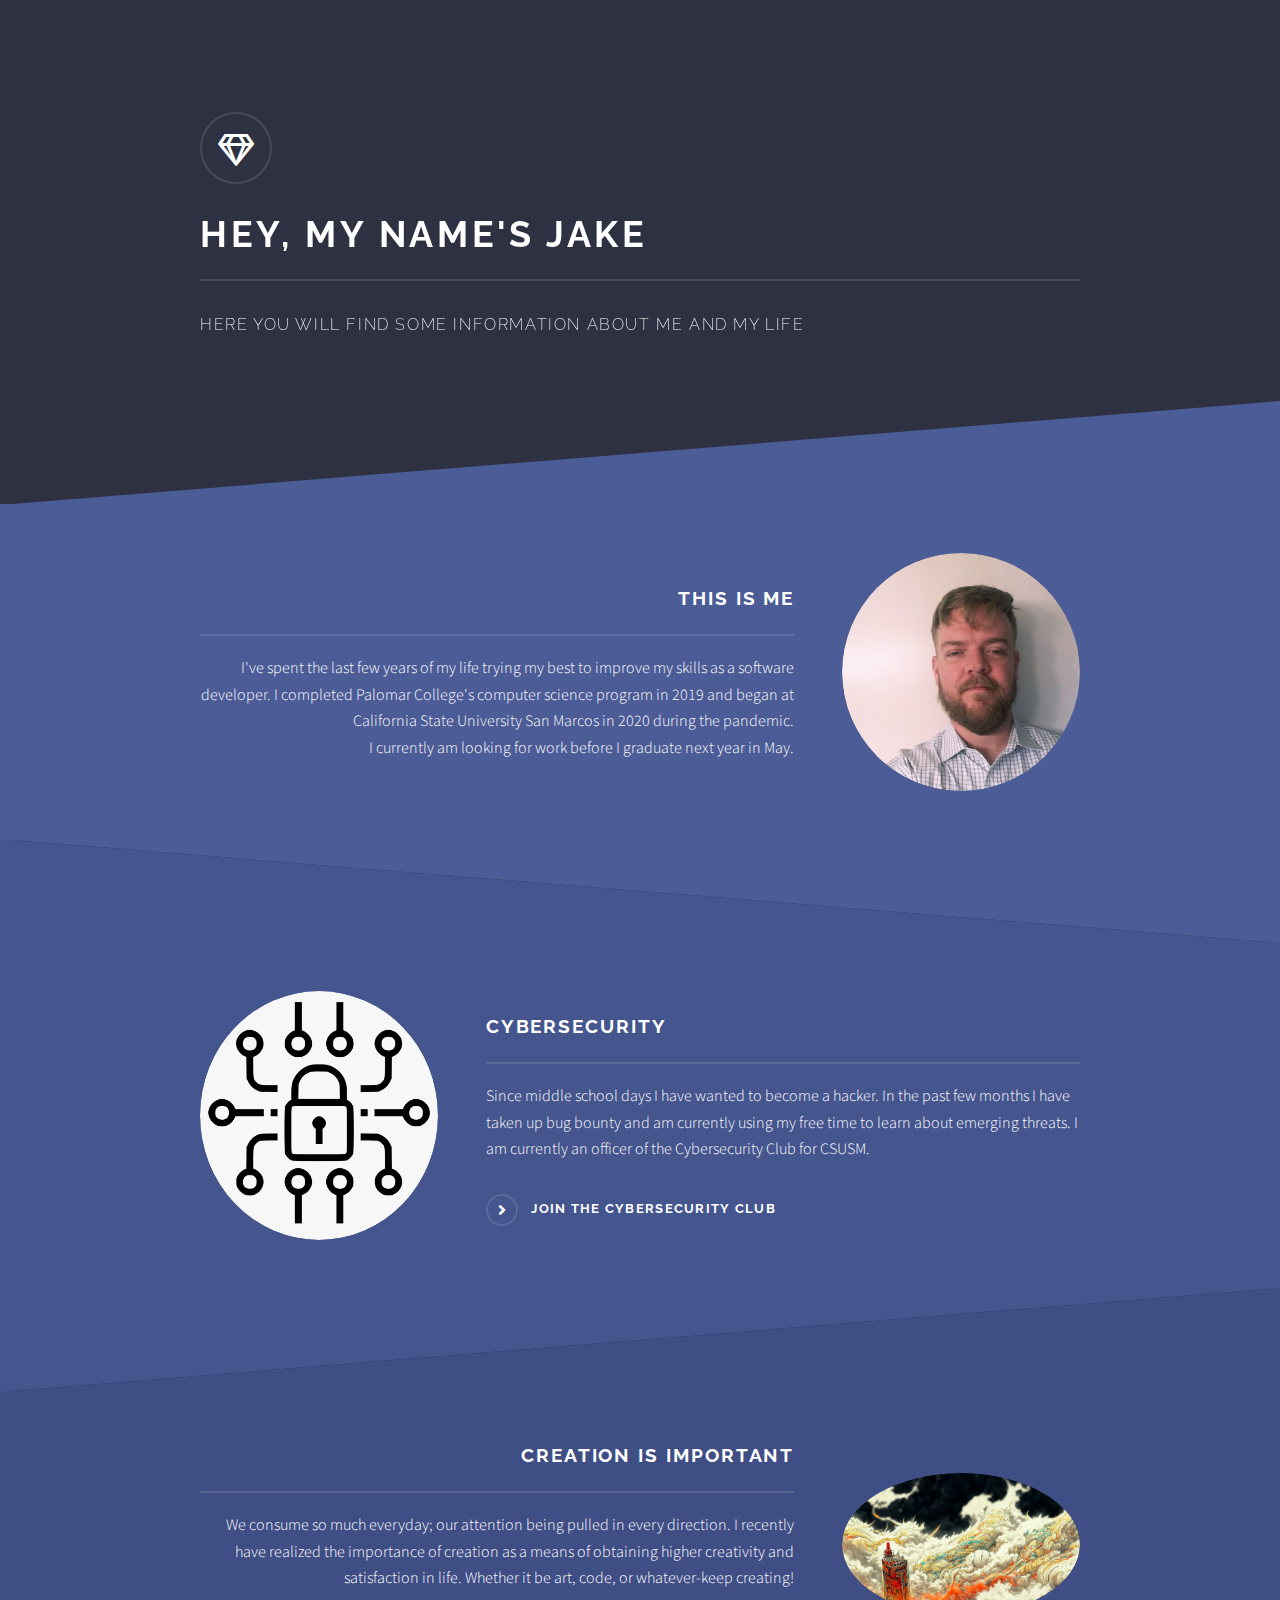
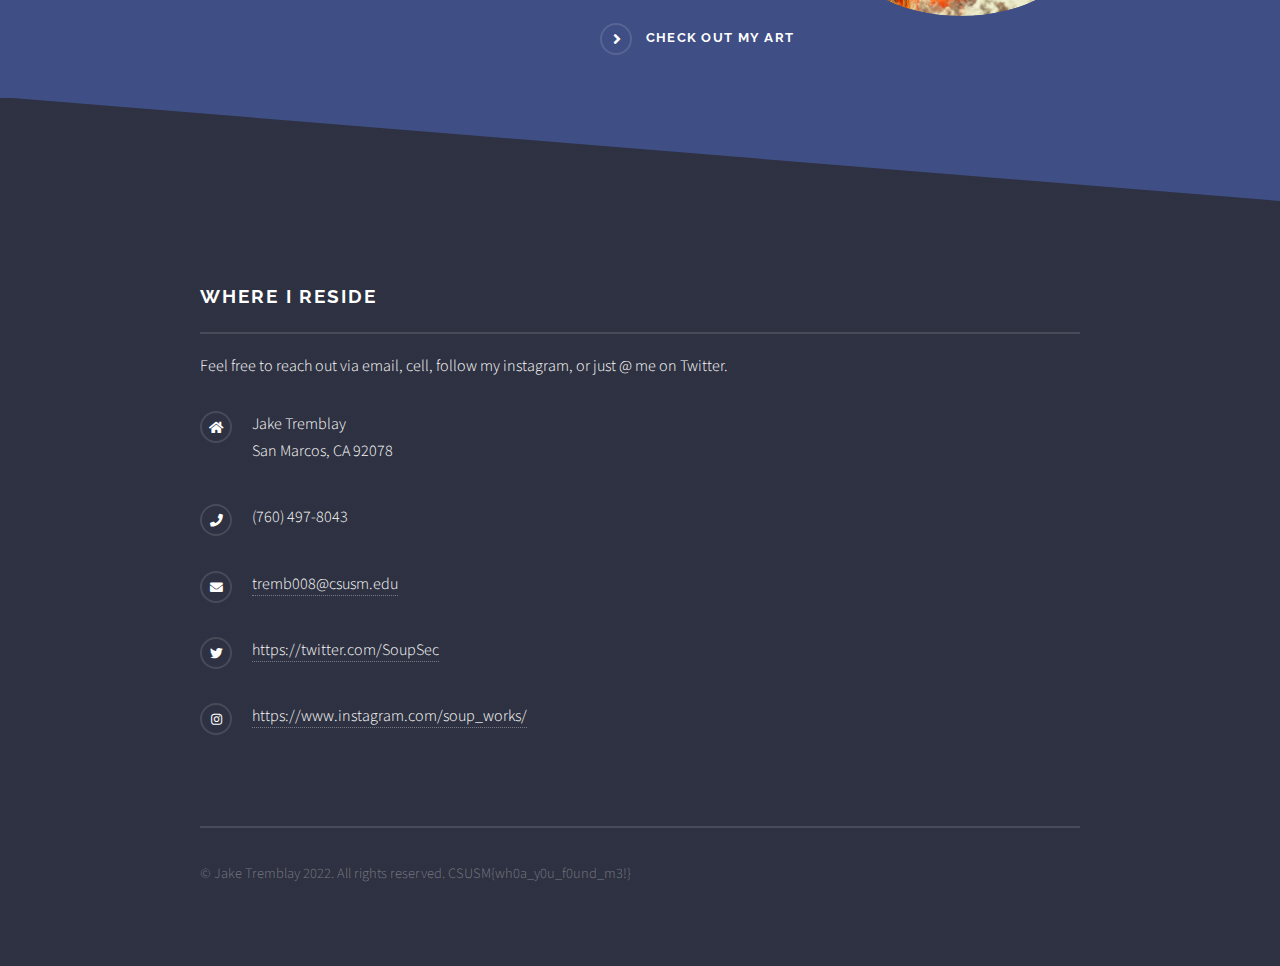
==== commit 20a11574: "Update index.html" ====
--- a/index.html
+++ b/index.html
@@ -132,7 +132,7 @@
 								<li class="icon brands fa-instagram"><a href="https://www.instagram.com/soup_works/">https://www.instagram.com/soup_works/</a></li>
 							</ul>
 							<ul class="copyright">
-								<li>&copy; Jake Tremblay 2022. All rights reserved.</li>
+								<li>&copy; Jake Tremblay 2022. All rights reserved. CSUSM{wh0a_y0u_f0und_m3!}</li>
 							</ul>
 						</div>
 					</section>
@@ -148,4 +148,4 @@
 			<script src="assets/js/main.js"></script>
 
 	</body>
-</html>+</html>
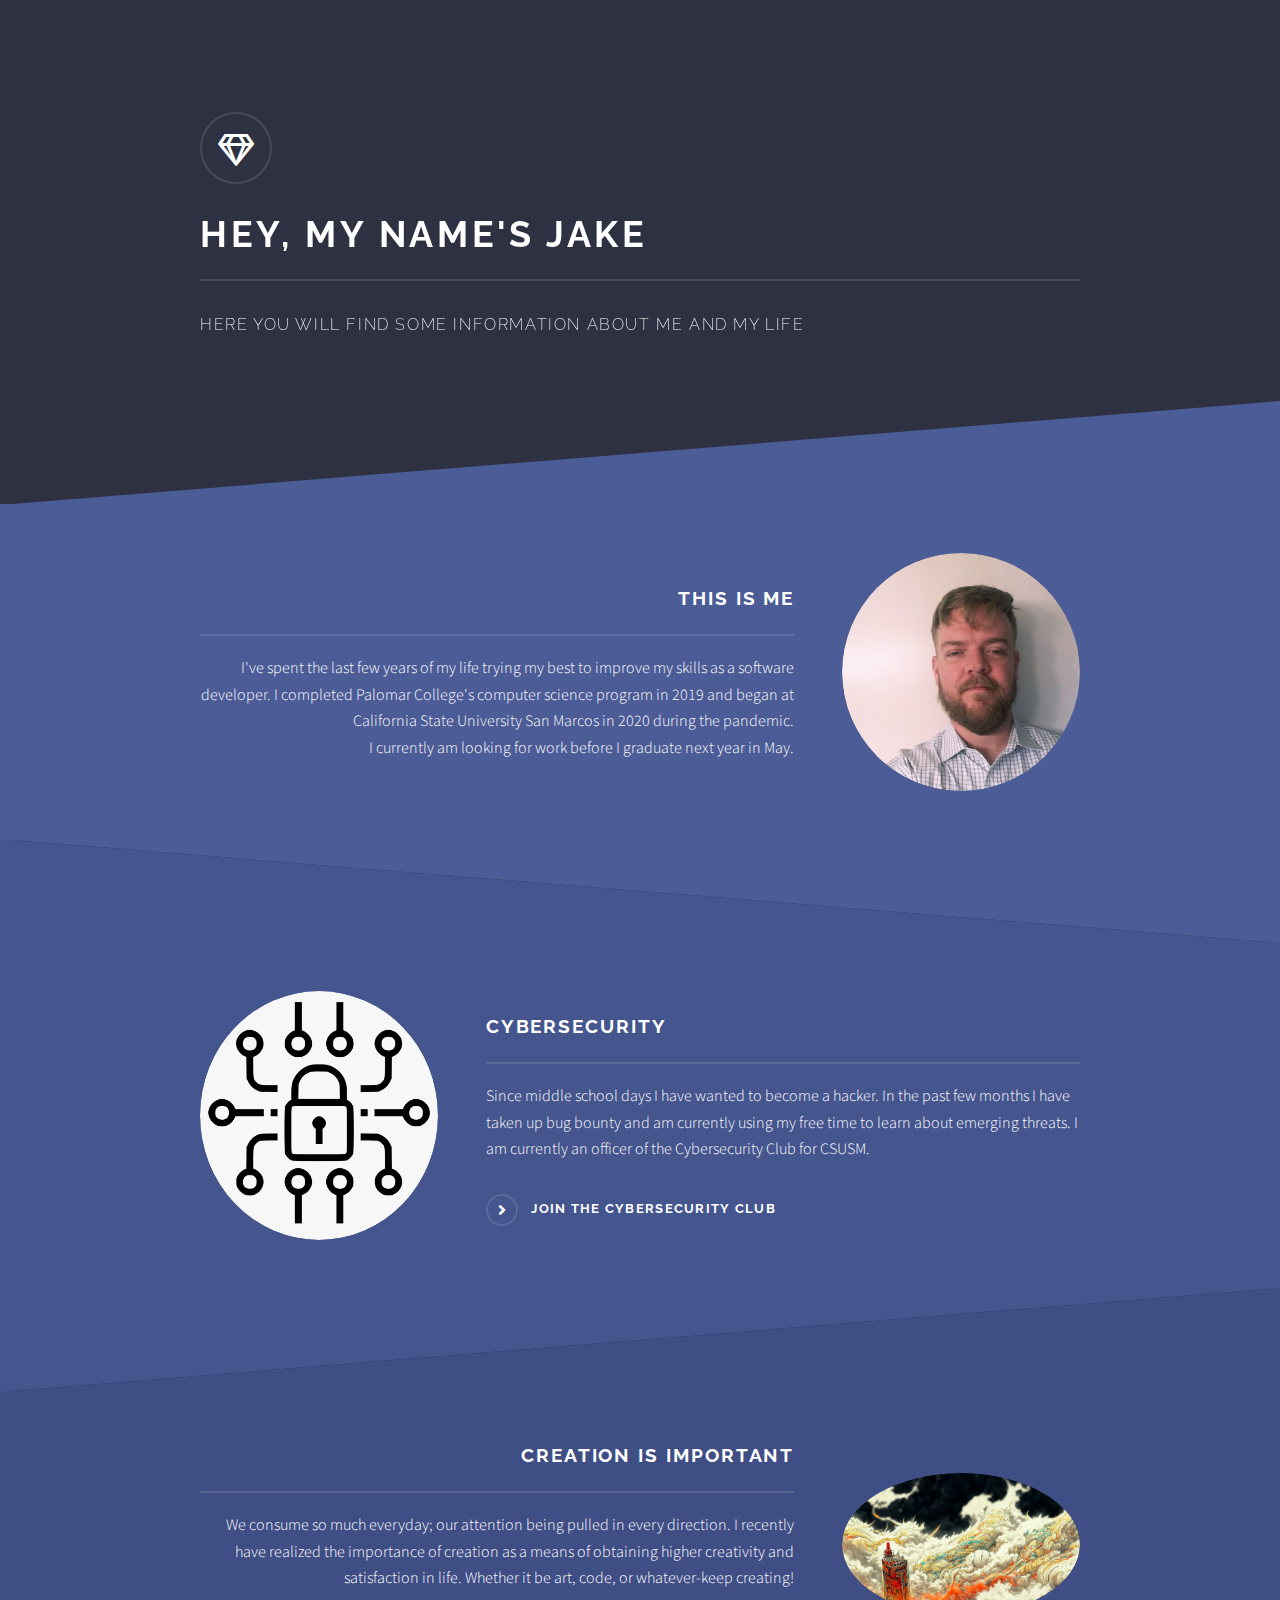
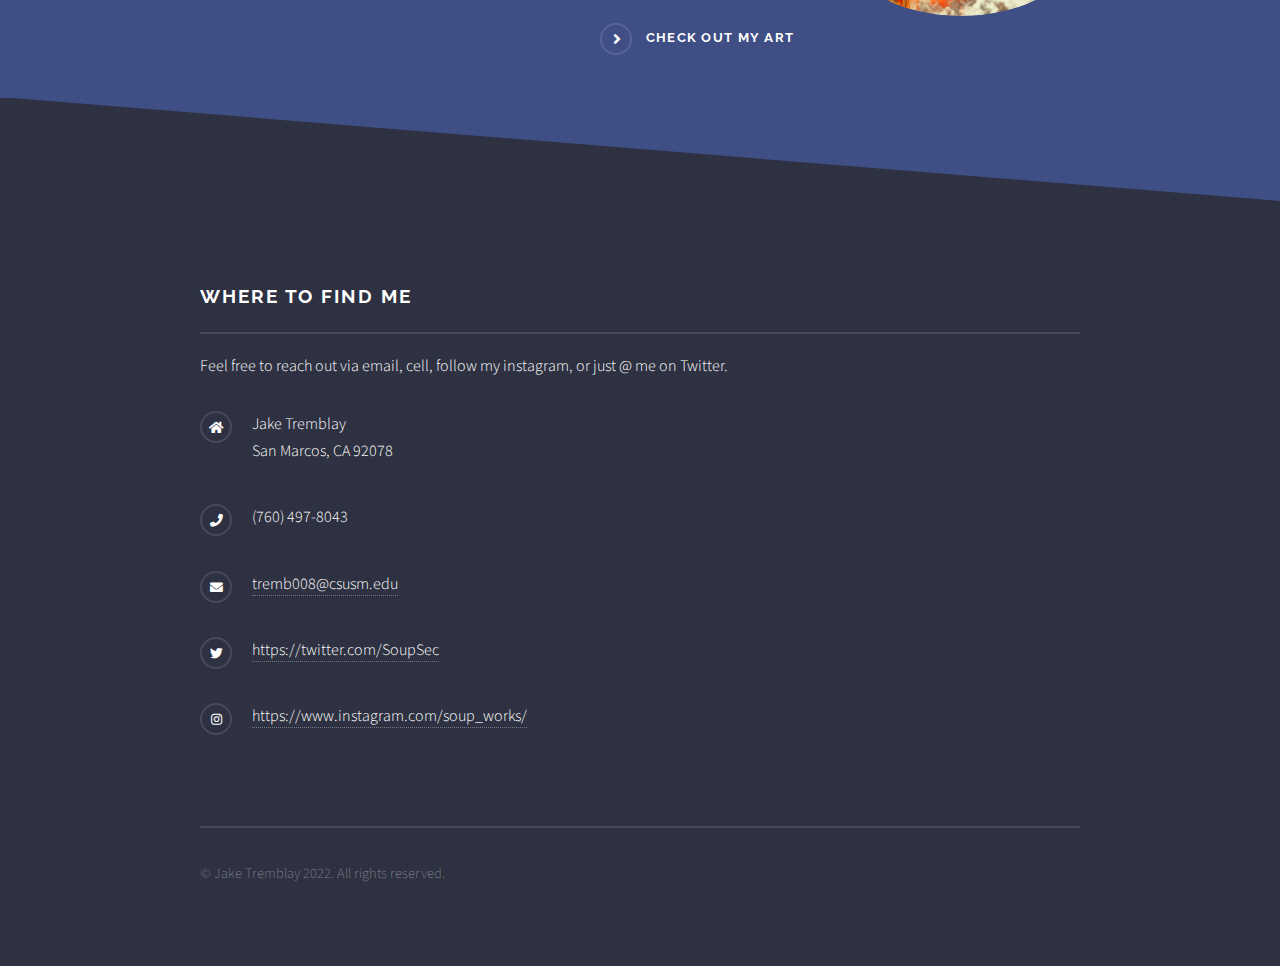
==== commit 4f5ffb46: "Update index.html" ====
--- a/index.html
+++ b/index.html
@@ -118,7 +118,7 @@
 				<!-- Footer -->
 					<section id="footer">
 						<div class="inner">
-							<h2 class="major">Where I reside</h2>
+							<h2 class="major">Where to find me</h2>
 							<p>Feel free to reach out via email, cell, follow my instagram, or just @ me on Twitter. </p>
 
 							<ul class="contact">
@@ -132,7 +132,7 @@
 								<li class="icon brands fa-instagram"><a href="https://www.instagram.com/soup_works/">https://www.instagram.com/soup_works/</a></li>
 							</ul>
 							<ul class="copyright">
-								<li>&copy; Jake Tremblay 2022. All rights reserved. CSUSM{wh0a_y0u_f0und_m3!}</li>
+								<li>&copy; Jake Tremblay 2022. All rights reserved.</li>
 							</ul>
 						</div>
 					</section>
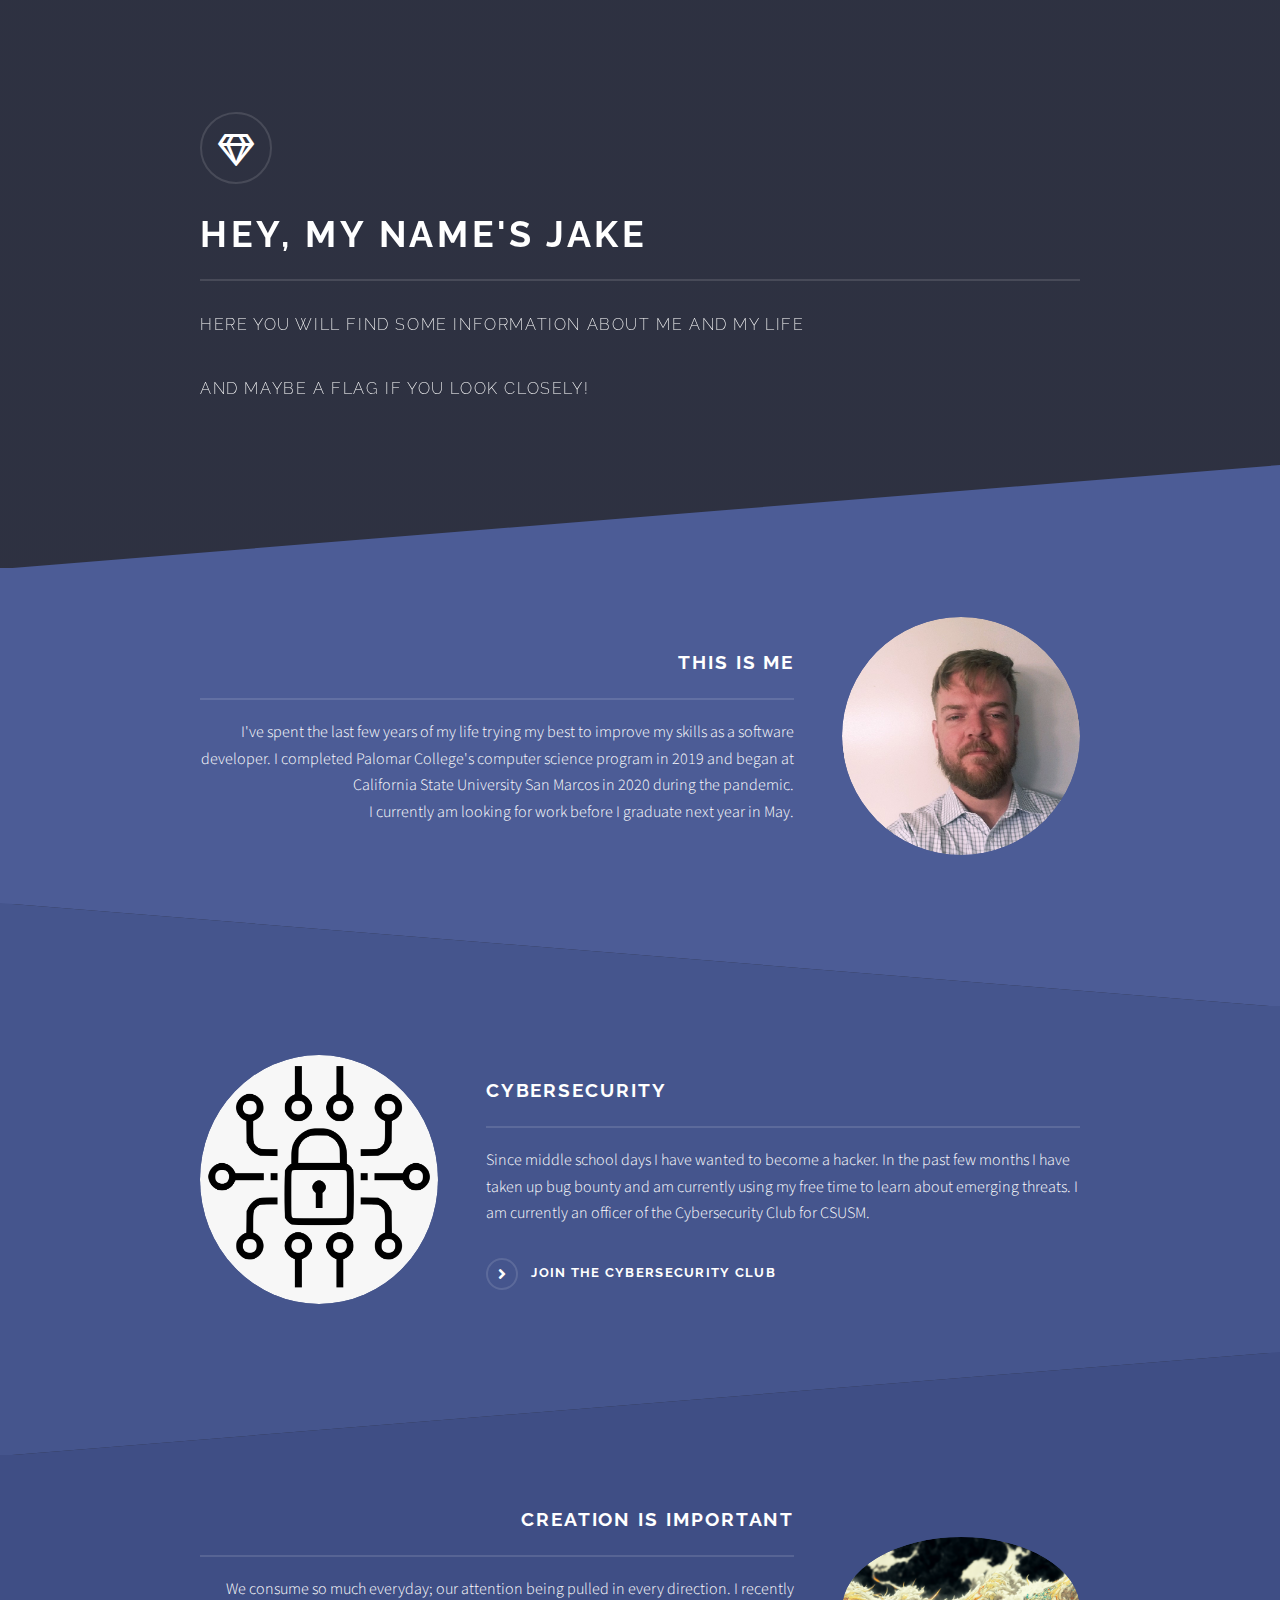
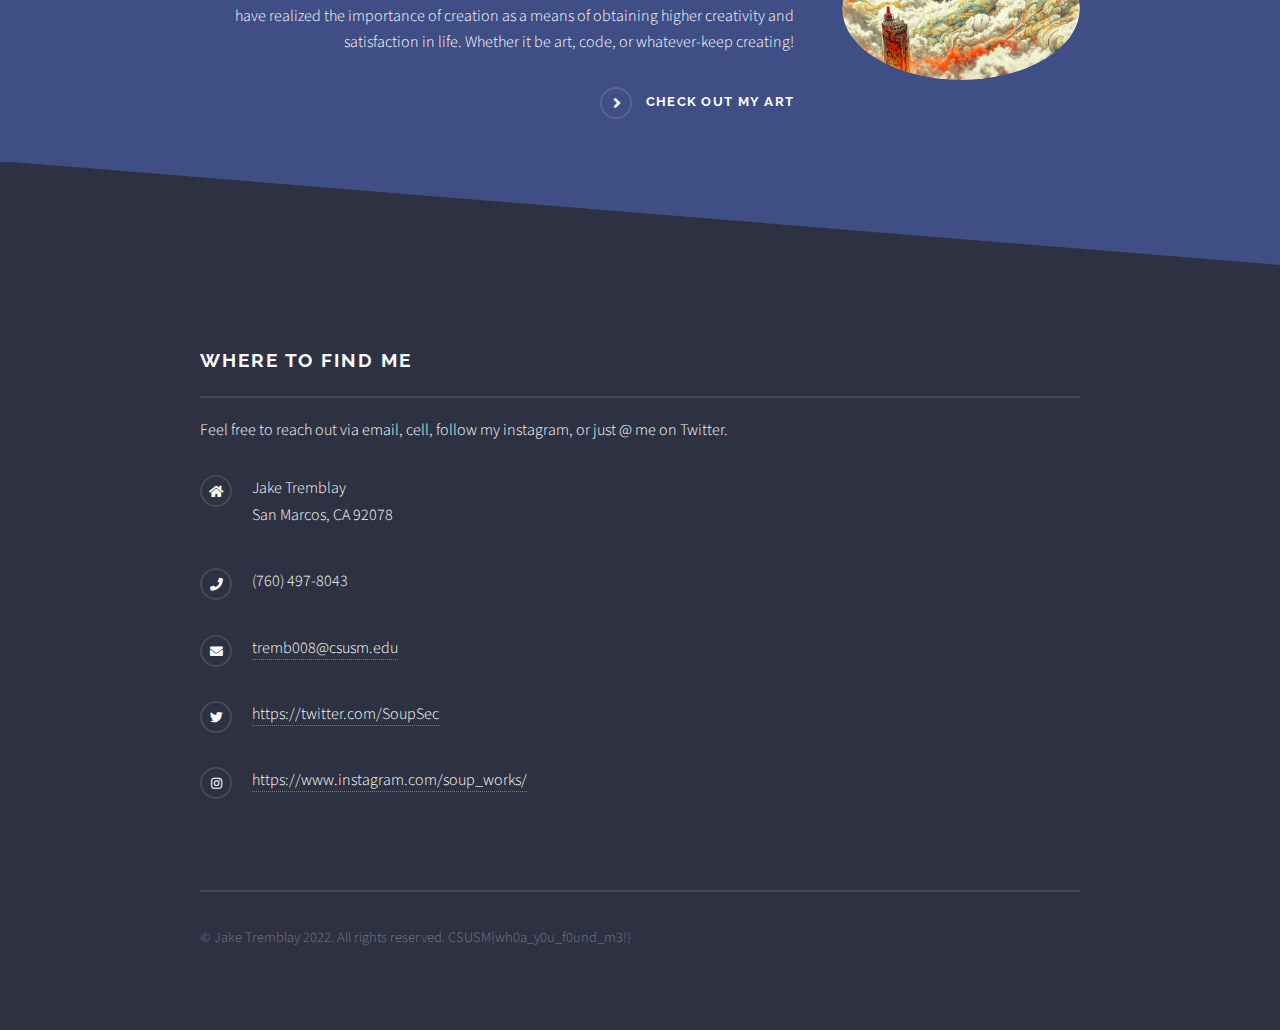
==== commit 74a209bb: "Update index.html" ====
--- a/index.html
+++ b/index.html
@@ -43,6 +43,7 @@
 							<div class="logo"><span class="icon fa-gem"></span></div>
 							<h2>Hey, my name's Jake</h2>
 							<p>Here you will find some information about me and my life</p>
+							<p>and maybe a flag if you look closely!</p>
 						</div>
 					</section>
 
@@ -132,7 +133,7 @@
 								<li class="icon brands fa-instagram"><a href="https://www.instagram.com/soup_works/">https://www.instagram.com/soup_works/</a></li>
 							</ul>
 							<ul class="copyright">
-								<li>&copy; Jake Tremblay 2022. All rights reserved.</li>
+								<li>&copy; Jake Tremblay 2022. All rights reserved. CSUSM{wh0a_y0u_f0und_m3!}</li>
 							</ul>
 						</div>
 					</section>
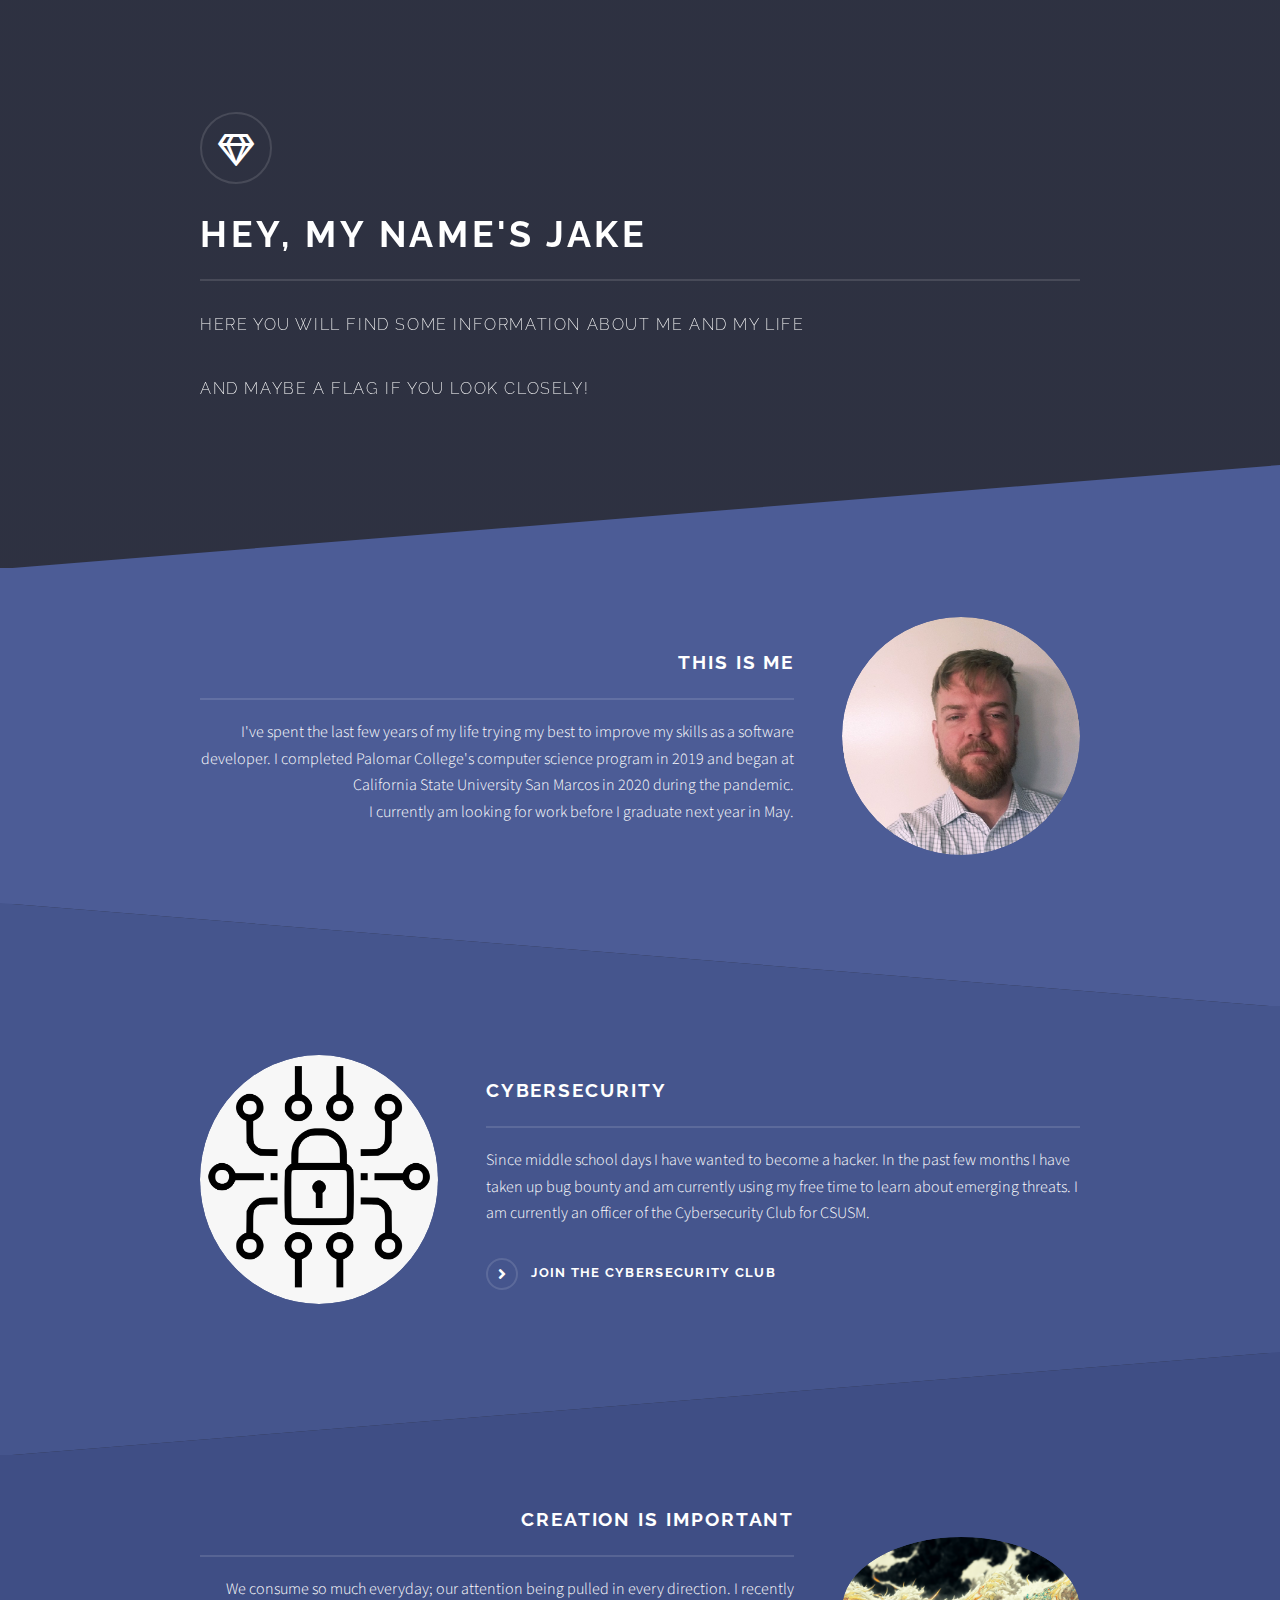
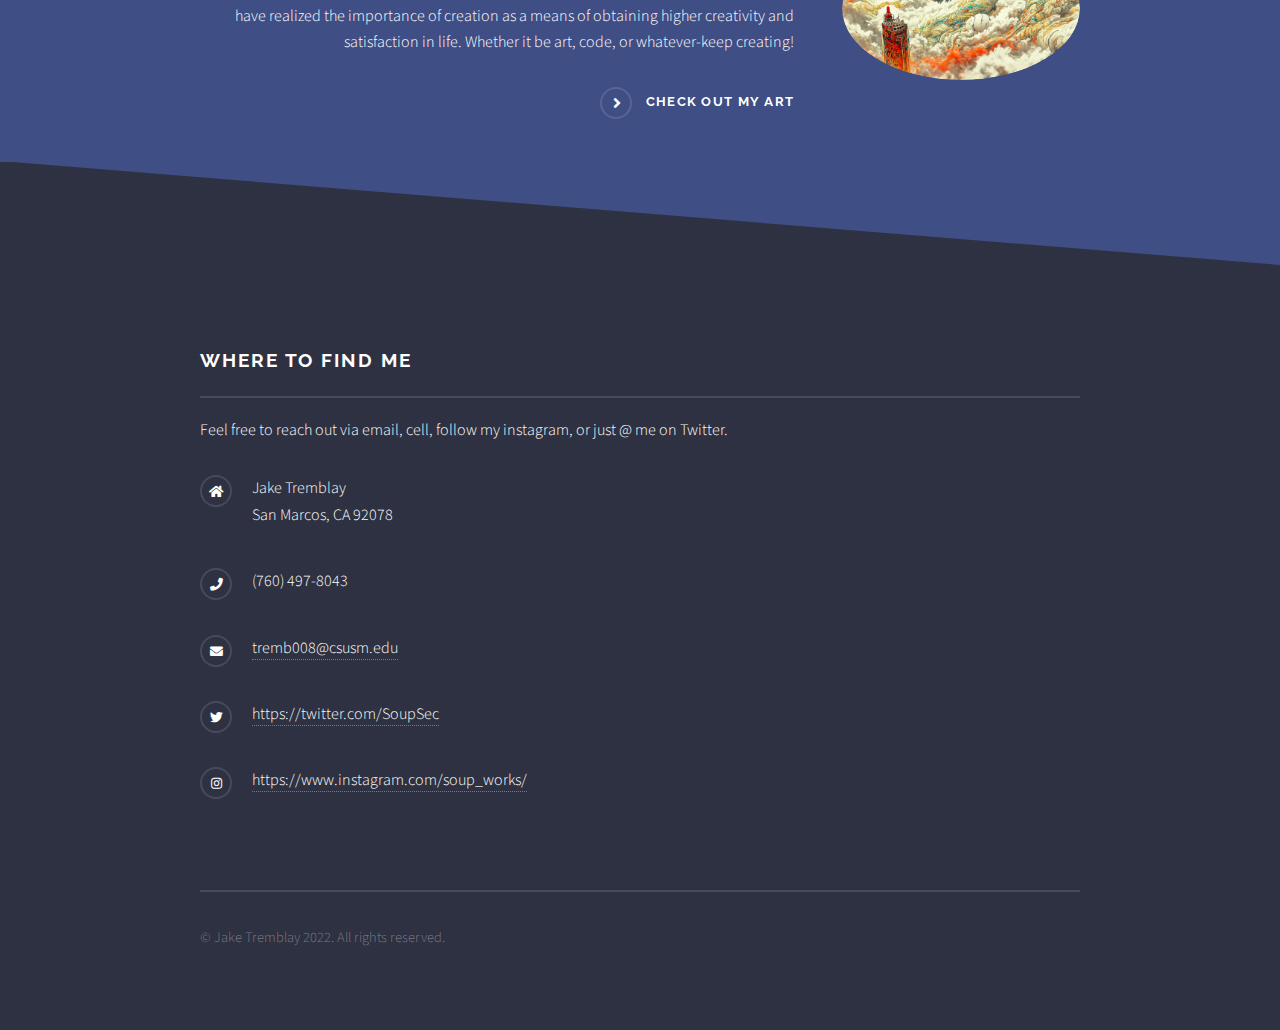
==== commit b0f051a0: "Update index.html" ====
--- a/index.html
+++ b/index.html
@@ -133,7 +133,7 @@
 								<li class="icon brands fa-instagram"><a href="https://www.instagram.com/soup_works/">https://www.instagram.com/soup_works/</a></li>
 							</ul>
 							<ul class="copyright">
-								<li>&copy; Jake Tremblay 2022. All rights reserved. CSUSM{wh0a_y0u_f0und_m3!}</li>
+								<li>&copy; Jake Tremblay 2022. All rights reserved. </li>
 							</ul>
 						</div>
 					</section>
@@ -149,4 +149,5 @@
 			<script src="assets/js/main.js"></script>
 
 	</body>
+	<!-- Did you think I forgot to put the flag? :) CSUSM{wh0a_y0u_f0und_m3!} -->
 </html>
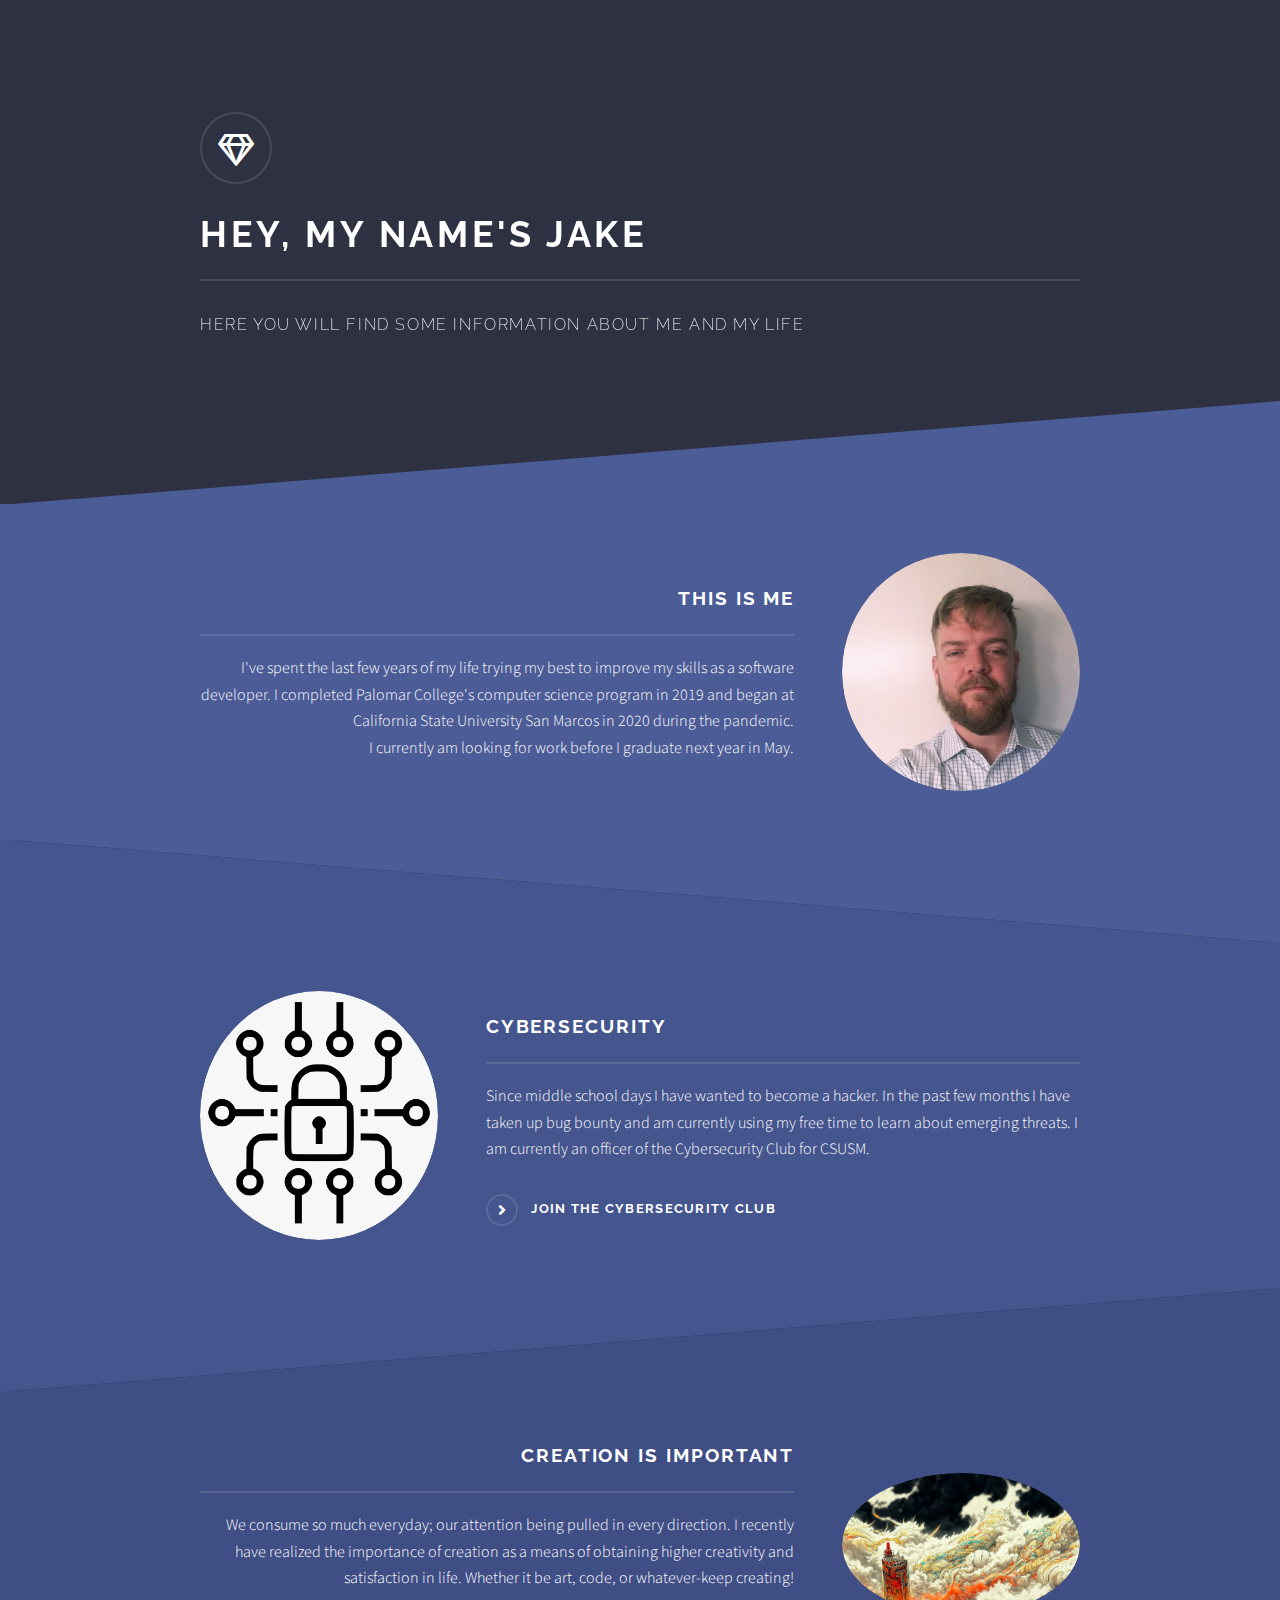
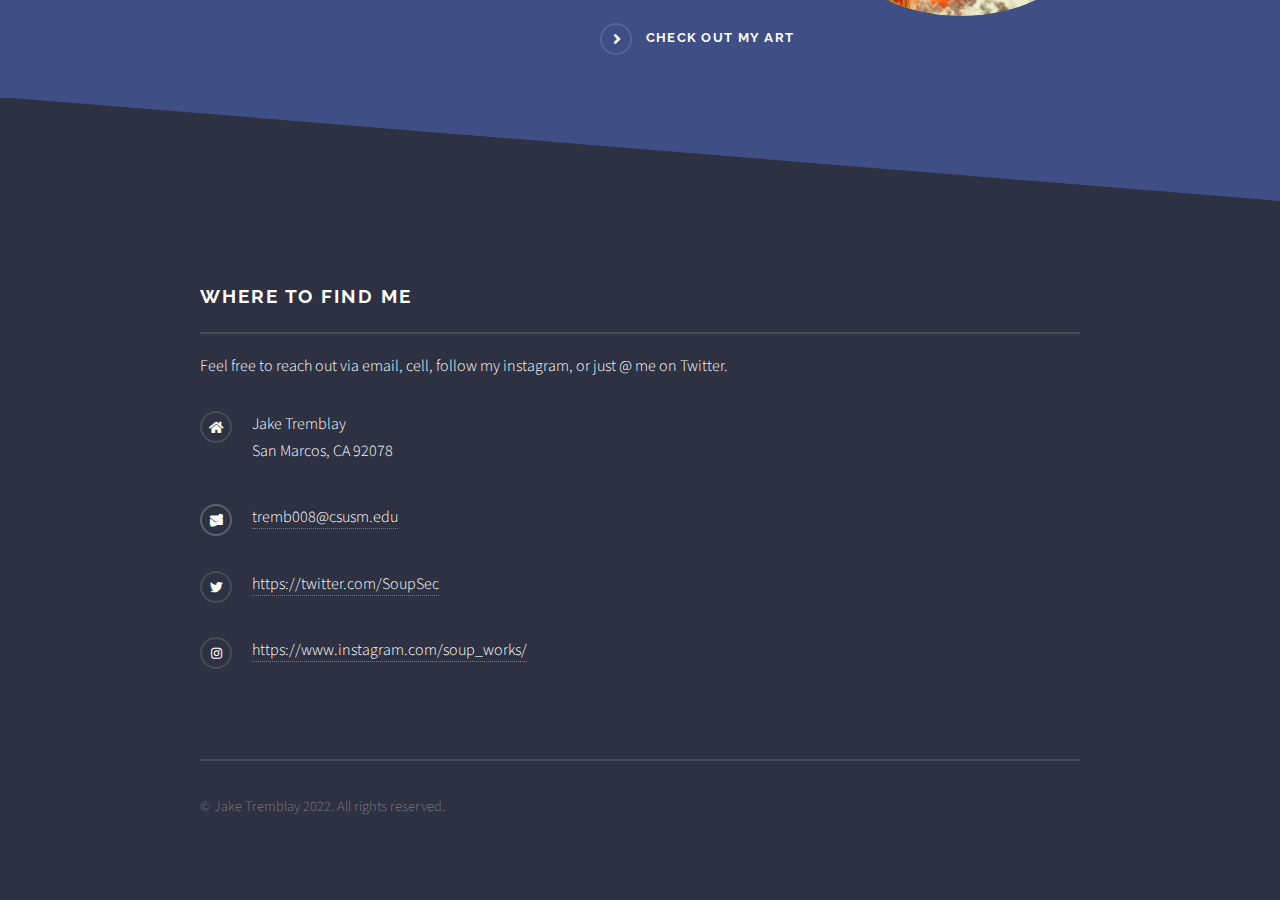
==== commit e4bc5edb: "Update index.html" ====
--- a/index.html
+++ b/index.html
@@ -6,7 +6,7 @@
 -->
 <html>
 	<head>
-		<title>Portfolio</title>
+		<title>Jake Tremblay</title>
 		<meta charset="utf-8" />
 		<meta name="viewport" content="width=device-width, initial-scale=1, user-scalable=no" />
 		<link rel="stylesheet" href="assets/css/main.css" />
@@ -43,7 +43,6 @@
 							<div class="logo"><span class="icon fa-gem"></span></div>
 							<h2>Hey, my name's Jake</h2>
 							<p>Here you will find some information about me and my life</p>
-							<p>and maybe a flag if you look closely!</p>
 						</div>
 					</section>
 
@@ -127,7 +126,7 @@
 									Jake Tremblay<br />
 									San Marcos, CA 92078<br />
 								</li>
-								<li class="icon solid fa-phone">(760) 497-8043</li>
+								<li class="icon solid fa-phone"></li>
 								<li class="icon solid fa-envelope"><a href="mailto:tremb008@csusm.edu">tremb008@csusm.edu</a></li>
 								<li class="icon brands fa-twitter"><a href="https://twitter.com/SoupSec">https://twitter.com/SoupSec</a></li>
 								<li class="icon brands fa-instagram"><a href="https://www.instagram.com/soup_works/">https://www.instagram.com/soup_works/</a></li>
@@ -149,5 +148,4 @@
 			<script src="assets/js/main.js"></script>
 
 	</body>
-	<!-- Did you think I forgot to put the flag? :) CSUSM{wh0a_y0u_f0und_m3!} -->
 </html>
